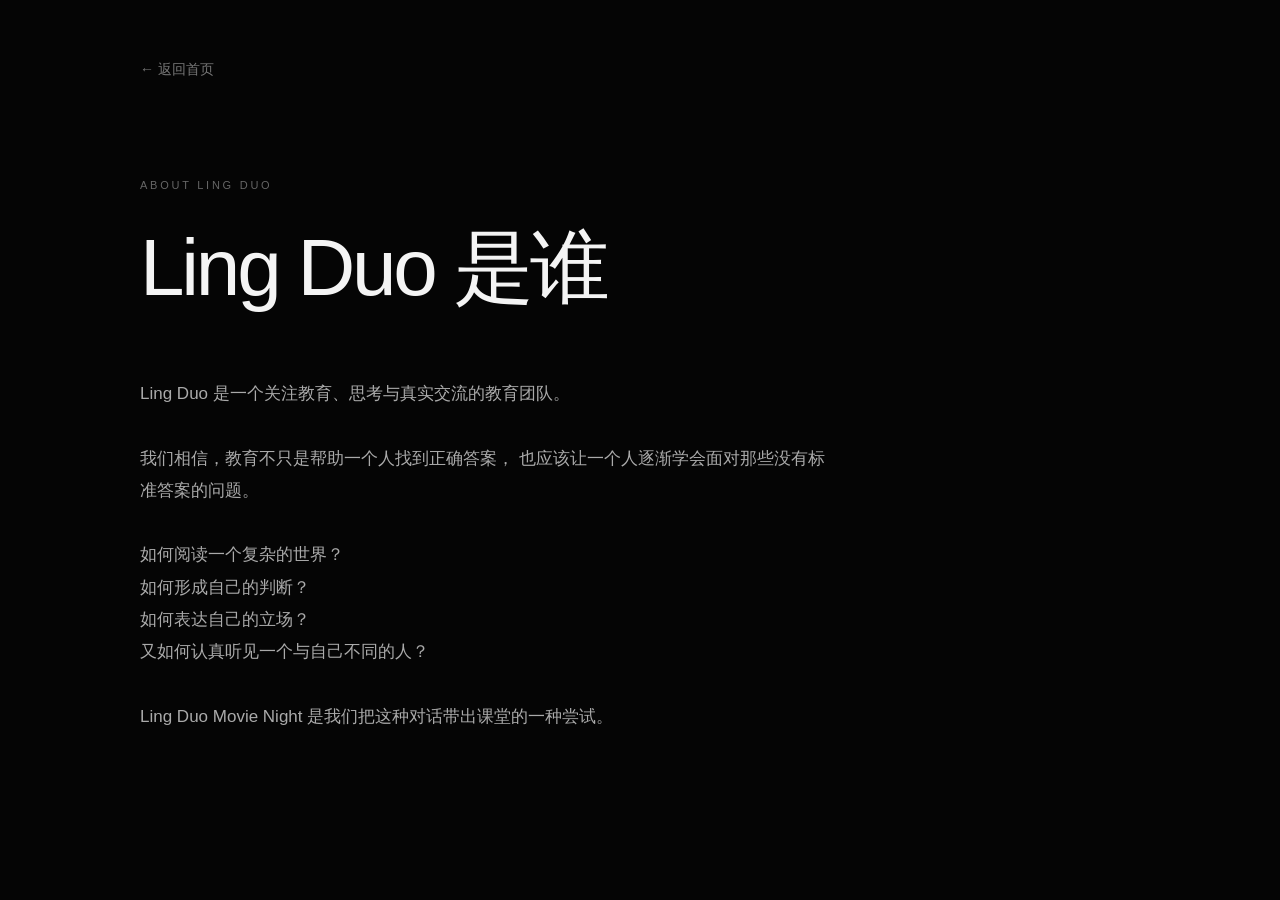
==== about.html @ 3955ea73 "Add files via upload" ====
<!DOCTYPE html>
<html lang="zh-CN">

<head>
  <meta charset="UTF-8">
  <meta name="viewport" content="width=device-width, initial-scale=1.0">
  <title>Ling Duo 是谁｜Ling Duo Movie Night</title>
  <link rel="stylesheet" href="style.css">
</head>

<body>

  <main class="page">

    <a href="index.html" class="back">← 返回首页</a>

    <div class="page-label">About Ling Duo</div>

    <h2>Ling Duo 是谁</h2>

    <p class="page-text">
      Ling Duo 是一个关注教育、思考与真实交流的教育团队。
      <br><br>

      我们相信，教育不只是帮助一个人找到正确答案，
      也应该让一个人逐渐学会面对那些没有标准答案的问题。
      <br><br>

      如何阅读一个复杂的世界？
      <br>
      如何形成自己的判断？
      <br>
      如何表达自己的立场？
      <br>
      又如何认真听见一个与自己不同的人？
      <br><br>

      Ling Duo Movie Night 是我们把这种对话带出课堂的一种尝试。
    </p>

  </main>

</body>

</html>
---- style.css ----
* {
  margin: 0;
  padding: 0;
  box-sizing: border-box;
}

html {
  scroll-behavior: smooth;
}

body {
  background: #050505;
  color: #f4f4f4;

  font-family:
    -apple-system,
    BlinkMacSystemFont,
    "Helvetica Neue",
    Arial,
    "PingFang SC",
    "Hiragino Sans GB",
    "Microsoft YaHei",
    sans-serif;

  min-height: 100vh;
}


/* -------------------------
   HOME
-------------------------- */

.home {
  width: 88%;
  max-width: 1200px;
  margin: 0 auto;
  padding: 110px 0 80px;
}

.hero {
  min-height: 55vh;
  display: flex;
  flex-direction: column;
  justify-content: center;
}

.small-title {
  font-size: 11px;
  letter-spacing: 0.3em;
  color: #777;
  margin-bottom: 40px;
}

h1 {
  font-size: clamp(52px, 8vw, 105px);
  font-weight: 400;
  letter-spacing: -0.04em;
  line-height: 0.95;
  max-width: 1100px;
}

h1 span {
  display: block;
  margin-top: 22px;
  font-size: 0.55em;
  letter-spacing: 0.02em;
  font-weight: 300;
}

.intro {
  margin-top: 45px;
  max-width: 650px;
  font-size: 18px;
  font-weight: 300;
  line-height: 1.8;
  color: #aaa;
}


/* -------------------------
   MENU
-------------------------- */

.menu {
  margin-top: 80px;
  border-top: 1px solid #292929;
}

.menu-item {
  display: grid;
  grid-template-columns: 80px 1fr 50px;
  align-items: center;

  padding: 30px 5px;

  border-bottom: 1px solid #292929;

  color: #f4f4f4;
  text-decoration: none;

  transition: all 0.3s ease;
}

.menu-item:hover {
  padding-left: 18px;
  background: #101010;
}

.number {
  font-size: 12px;
  color: #555;
  letter-spacing: 0.1em;
}

.menu-title {
  font-size: clamp(24px, 4vw, 42px);
  font-weight: 300;
}

.arrow {
  font-size: 22px;
  text-align: right;
  color: #777;
  transition: transform 0.3s ease;
}

.menu-item:hover .arrow {
  transform: translate(5px, -5px);
  color: white;
}


/* -------------------------
   INTERNAL PAGES
-------------------------- */

.page {
  width: 88%;
  max-width: 1000px;
  margin: 0 auto;
  padding: 60px 0 120px;
}

.back {
  display: inline-block;
  margin-bottom: 100px;

  color: #777;
  text-decoration: none;
  font-size: 14px;

  transition: color 0.3s ease;
}

.back:hover {
  color: white;
}

.page-label {
  color: #666;
  font-size: 11px;
  letter-spacing: 0.25em;
  text-transform: uppercase;
  margin-bottom: 24px;
}

.page h2 {
  font-size: clamp(45px, 7vw, 80px);
  font-weight: 400;
  letter-spacing: -0.04em;
  margin-bottom: 55px;
}

.page-text {
  color: #aaa;
  font-size: 17px;
  line-height: 1.9;
  max-width: 700px;
}


/* -------------------------
   CONTENT CARDS
-------------------------- */

.content-list {
  margin-top: 70px;
  border-top: 1px solid #292929;
}

.content-card {
  padding: 35px 0;
  border-bottom: 1px solid #292929;
}

.card-number {
  color: #555;
  font-size: 12px;
  margin-bottom: 15px;
}

.content-card h3 {
  font-weight: 400;
  font-size: 27px;
  margin-bottom: 12px;
}

.content-card p {
  color: #888;
  line-height: 1.8;
  max-width: 700px;
}


/* -------------------------
   BUTTON
-------------------------- */

.button {
  display: inline-block;
  margin-top: 50px;

  padding: 16px 28px;

  border: 1px solid #444;

  color: white;
  text-decoration: none;

  transition: all 0.3s ease;
}

.button:hover {
  background: white;
  color: black;
}


/* -------------------------
   GALLERY
-------------------------- */

.gallery-grid {
  margin-top: 60px;

  display: grid;
  grid-template-columns: repeat(2, 1fr);
  gap: 15px;
}

.photo-placeholder {
  aspect-ratio: 4 / 3;
  background: #111;

  display: flex;
  align-items: center;
  justify-content: center;

  color: #444;
  font-size: 13px;
}


/* -------------------------
   FOOTER
-------------------------- */

footer {
  width: 88%;
  max-width: 1200px;

  margin: 0 auto;
  padding: 35px 0;

  border-top: 1px solid #222;

  display: flex;
  justify-content: space-between;

  font-size: 11px;
  color: #555;
}


/* -------------------------
   MOBILE
-------------------------- */

@media (max-width: 700px) {

  .home {
    padding-top: 60px;
  }

  .hero {
    min-height: 60vh;
  }

  .intro {
    font-size: 16px;
  }

  .menu-item {
    grid-template-columns: 50px 1fr 30px;
    padding: 25px 0;
  }

  .gallery-grid {
    grid-template-columns: 1fr;
  }

  .page {
    padding-top: 35px;
  }

  .back {
    margin-bottom: 70px;
  }

  footer {
    flex-direction: column;
    gap: 10px;
  }

}
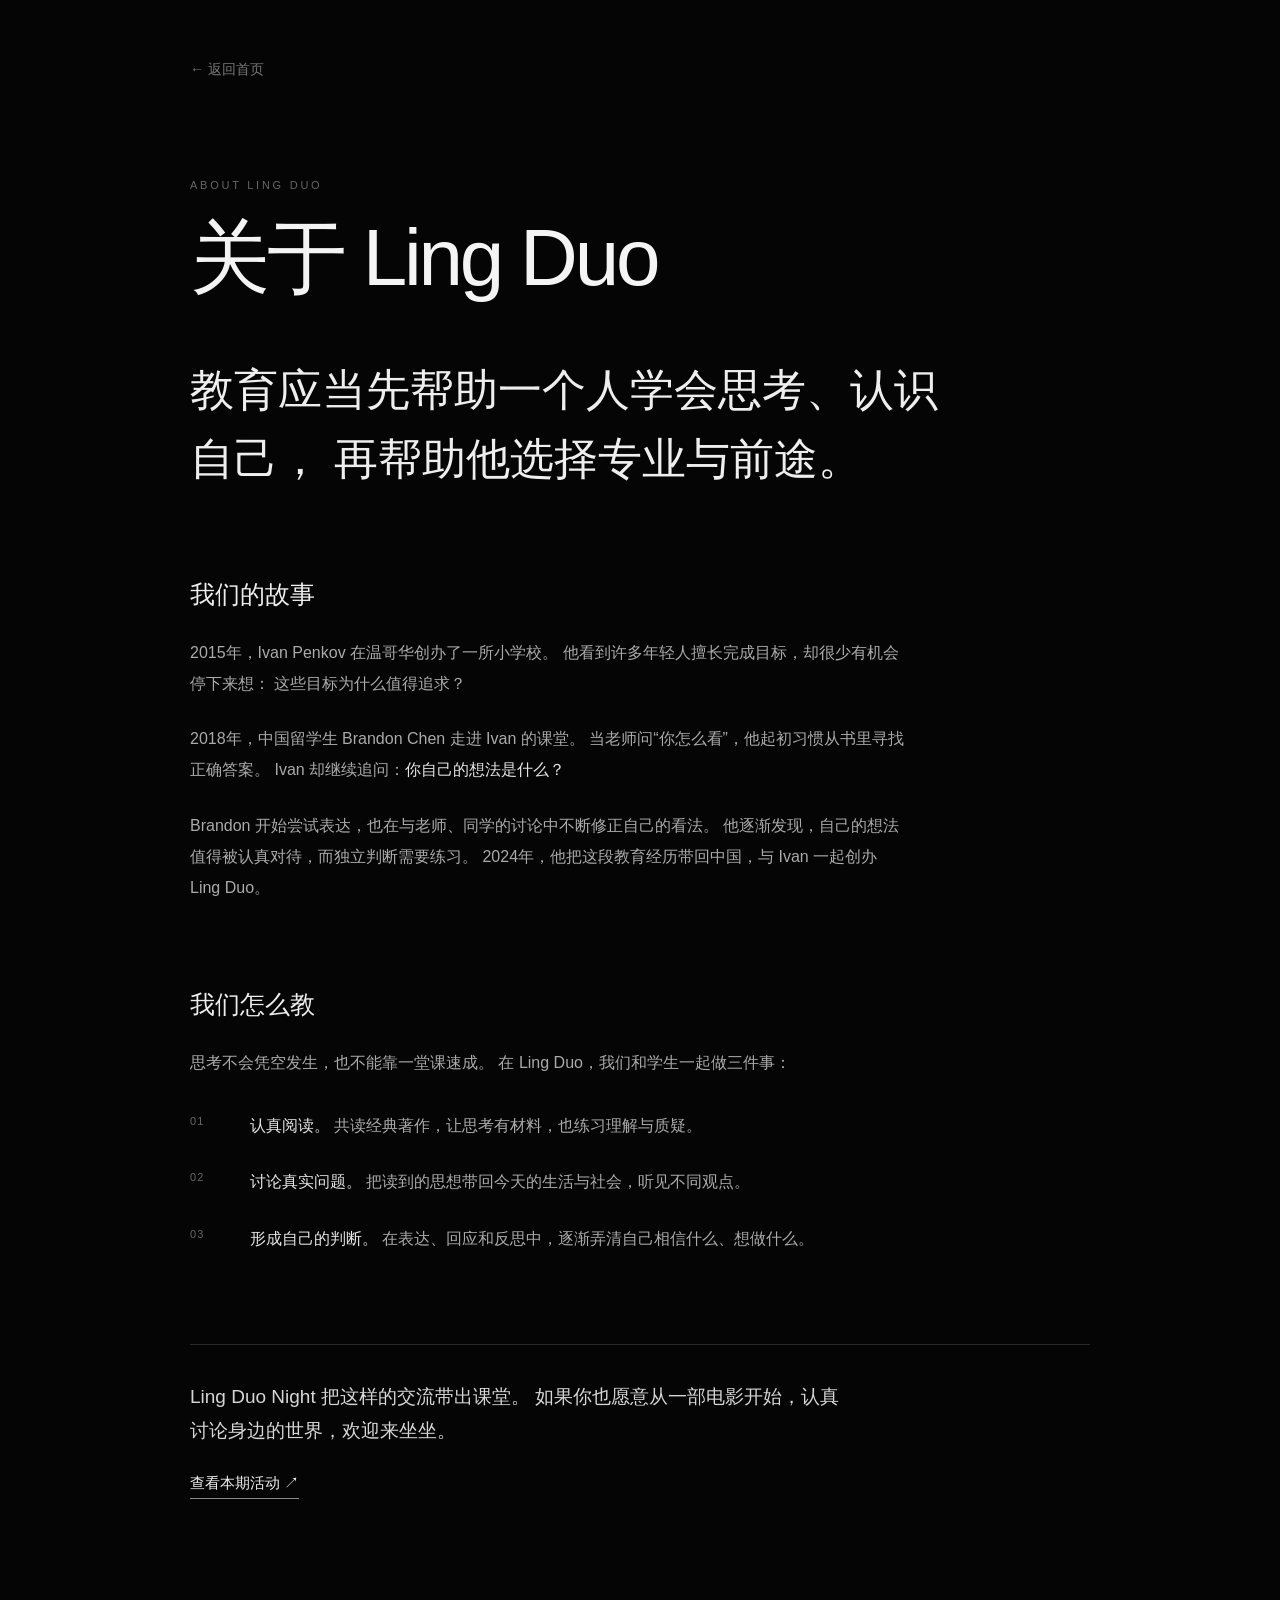
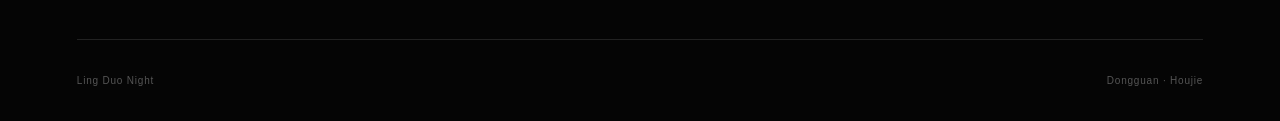
==== commit 8aa99f1b: "Update Ling Duo Night website" ====
--- a/about.html
+++ b/about.html
@@ -4,42 +4,218 @@
 <head>
   <meta charset="UTF-8">
   <meta name="viewport" content="width=device-width, initial-scale=1.0">
-  <title>Ling Duo 是谁｜Ling Duo Movie Night</title>
+
+  <title>关于 Ling Duo｜Ling Duo Night</title>
+
   <link rel="stylesheet" href="style.css">
+
+  <style>
+    .ling-duo-page {
+      max-width: 900px;
+    }
+
+    .ling-duo-page .about-lead {
+      max-width: 780px;
+      margin: 55px 0 0;
+      color: #eeeeee;
+      font-size: clamp(27px, 3.7vw, 44px);
+      font-weight: 300;
+      line-height: 1.55;
+    }
+
+    .ling-duo-page .about-section {
+      max-width: 720px;
+      margin-top: 85px;
+    }
+
+    .ling-duo-page .about-section h3 {
+      margin: 0 0 26px;
+      color: #ededed;
+      font-size: 25px;
+      font-weight: 300;
+    }
+
+    .ling-duo-page .about-section p {
+      margin: 0 0 24px;
+      color: #aaaaaa;
+      font-size: 16px;
+      font-weight: 300;
+      line-height: 1.95;
+    }
+
+    .ling-duo-page .about-section strong {
+      color: #e5e5e5;
+      font-weight: 400;
+    }
+
+    .ling-duo-page .about-methods {
+      display: grid;
+      gap: 25px;
+      margin-top: 32px;
+    }
+
+    .ling-duo-page .about-method {
+      display: grid;
+      grid-template-columns: 45px 1fr;
+      gap: 15px;
+      align-items: start;
+    }
+
+    .ling-duo-page .about-method span {
+      padding-top: 5px;
+      color: #666666;
+      font-size: 11px;
+      letter-spacing: 0.1em;
+    }
+
+    .ling-duo-page .about-method p {
+      margin: 0;
+    }
+
+    .ling-duo-page .about-closing {
+      margin: 90px 0 20px;
+      padding-top: 35px;
+      border-top: 1px solid #292929;
+    }
+
+    .ling-duo-page .about-closing p {
+      max-width: 650px;
+      margin: 0 0 26px;
+      color: #d6d6d6;
+      font-size: 19px;
+      font-weight: 300;
+      line-height: 1.8;
+    }
+
+    .ling-duo-page .about-link {
+      display: inline-block;
+      color: #eeeeee;
+      font-size: 15px;
+      text-decoration: none;
+      border-bottom: 1px solid #888888;
+      padding-bottom: 5px;
+    }
+
+    .ling-duo-page .about-link:hover {
+      border-color: #ffffff;
+    }
+
+    @media (max-width: 700px) {
+      .ling-duo-page .about-section {
+        margin-top: 65px;
+      }
+
+      .ling-duo-page .about-closing {
+        margin-top: 70px;
+      }
+    }
+  </style>
 </head>
 
 <body>
 
-  <main class="page">
-
-    <a href="index.html" class="back">← 返回首页</a>
-
-    <div class="page-label">About Ling Duo</div>
-
-    <h2>Ling Duo 是谁</h2>
-
-    <p class="page-text">
-      Ling Duo 是一个关注教育、思考与真实交流的教育团队。
-      <br><br>
-
-      我们相信，教育不只是帮助一个人找到正确答案，
-      也应该让一个人逐渐学会面对那些没有标准答案的问题。
-      <br><br>
-
-      如何阅读一个复杂的世界？
-      <br>
-      如何形成自己的判断？
-      <br>
-      如何表达自己的立场？
-      <br>
-      又如何认真听见一个与自己不同的人？
-      <br><br>
-
-      Ling Duo Movie Night 是我们把这种对话带出课堂的一种尝试。
+  <main class="page ling-duo-page">
+
+    <a href="index.html" class="back">
+      ← 返回首页
+    </a>
+
+    <div class="page-label">
+      ABOUT LING DUO
+    </div>
+
+    <h2>
+      关于 Ling Duo
+    </h2>
+
+    <p class="about-lead">
+      教育应当先帮助一个人学会思考、认识自己，
+      再帮助他选择专业与前途。
     </p>
 
+    <section class="about-section">
+
+      <h3>我们的故事</h3>
+
+      <p>
+        2015年，Ivan Penkov 在温哥华创办了一所小学校。
+        他看到许多年轻人擅长完成目标，却很少有机会停下来想：
+        这些目标为什么值得追求？
+      </p>
+
+      <p>
+        2018年，中国留学生 Brandon Chen 走进 Ivan 的课堂。
+        当老师问“你怎么看”，他起初习惯从书里寻找正确答案。
+        Ivan 却继续追问：<strong>你自己的想法是什么？</strong>
+      </p>
+
+      <p>
+        Brandon 开始尝试表达，也在与老师、同学的讨论中不断修正自己的看法。
+        他逐渐发现，自己的想法值得被认真对待，而独立判断需要练习。
+        2024年，他把这段教育经历带回中国，与 Ivan 一起创办 Ling Duo。
+      </p>
+
+    </section>
+
+    <section class="about-section">
+
+      <h3>我们怎么教</h3>
+
+      <p>
+        思考不会凭空发生，也不能靠一堂课速成。
+        在 Ling Duo，我们和学生一起做三件事：
+      </p>
+
+      <div class="about-methods">
+
+        <div class="about-method">
+          <span>01</span>
+          <p>
+            <strong>认真阅读。</strong>
+            共读经典著作，让思考有材料，也练习理解与质疑。
+          </p>
+        </div>
+
+        <div class="about-method">
+          <span>02</span>
+          <p>
+            <strong>讨论真实问题。</strong>
+            把读到的思想带回今天的生活与社会，听见不同观点。
+          </p>
+        </div>
+
+        <div class="about-method">
+          <span>03</span>
+          <p>
+            <strong>形成自己的判断。</strong>
+            在表达、回应和反思中，逐渐弄清自己相信什么、想做什么。
+          </p>
+        </div>
+
+      </div>
+
+    </section>
+
+    <div class="about-closing">
+
+      <p>
+        Ling Duo Night 把这样的交流带出课堂。
+        如果你也愿意从一部电影开始，认真讨论身边的世界，欢迎来坐坐。
+      </p>
+
+      <a href="signup.html" class="about-link">
+        查看本期活动 ↗
+      </a>
+
+    </div>
+
   </main>
 
+  <footer>
+    <span>Ling Duo Night</span>
+    <span>Dongguan · Houjie</span>
+  </footer>
+
 </body>
 
 </html>
--- a/style.css
+++ b/style.css
@@ -1,3 +1,13 @@
+/* =========================================
+   LING DUO NIGHT
+   GLOBAL STYLE
+========================================= */
+
+
+/* =========================================
+   01. RESET
+========================================= */
+
 * {
   margin: 0;
   padding: 0;
@@ -9,6 +19,8 @@
 }
 
 body {
+  min-height: 100vh;
+
   background: #050505;
   color: #f4f4f4;
 
@@ -22,73 +34,199 @@
     "Microsoft YaHei",
     sans-serif;
 
-  min-height: 100vh;
-}
-
-
-/* -------------------------
-   HOME
--------------------------- */
+  -webkit-font-smoothing: antialiased;
+}
+
+img {
+  max-width: 100%;
+}
+
+a {
+  color: inherit;
+}
+
+
+/* =========================================
+   02. HOME
+========================================= */
 
 .home {
   width: 88%;
   max-width: 1200px;
+
   margin: 0 auto;
-  padding: 110px 0 80px;
-}
+
+  padding: 90px 0 80px;
+}
+
+
+/* =========================================
+   03. BASIC HERO
+========================================= */
 
 .hero {
-  min-height: 55vh;
-  display: flex;
-  flex-direction: column;
-  justify-content: center;
+  position: relative;
 }
 
 .small-title {
-  font-size: 11px;
-  letter-spacing: 0.3em;
-  color: #777;
-  margin-bottom: 40px;
+  color: #686868;
+
+  font-size: 10px;
+
+  letter-spacing: 0.34em;
 }
 
 h1 {
-  font-size: clamp(52px, 8vw, 105px);
+  max-width: 1000px;
+
+  font-size: clamp(54px, 8vw, 108px);
+
   font-weight: 400;
-  letter-spacing: -0.04em;
-  line-height: 0.95;
-  max-width: 1100px;
+
+  line-height: 0.92;
+
+  letter-spacing: -0.055em;
 }
 
 h1 span {
   display: block;
-  margin-top: 22px;
-  font-size: 0.55em;
-  letter-spacing: 0.02em;
+
+  margin-top: 25px;
+
+  color: #e4e4e4;
+
+  font-size: 0.48em;
+
   font-weight: 300;
+
+  letter-spacing: 0.05em;
 }
 
 .intro {
+  max-width: 600px;
+
+  margin-top: 48px;
+
+  color: #9b9b9b;
+
+  font-size: 18px;
+
+  font-weight: 300;
+
+  line-height: 1.9;
+
+  letter-spacing: 0.03em;
+}
+
+
+/* =========================================
+   04. HOME HERO — SISYPHUS
+========================================= */
+
+.home-hero {
+  min-height: 67vh;
+
+  display: grid;
+
+  grid-template-columns:
+    minmax(0, 1fr)
+    minmax(250px, 330px);
+
+  gap: clamp(60px, 8vw, 125px);
+
+  align-items: center;
+
+  padding: 40px 0 25px;
+}
+
+.hero-copy {
+  min-width: 0;
+}
+
+.home-hero .small-title {
+  position: static;
+
+  margin-bottom: 42px;
+}
+
+.home-hero h1 {
+  max-width: 800px;
+
+  font-size: clamp(54px, 7vw, 96px);
+
+  line-height: 0.94;
+}
+
+.home-hero h1 span {
+  margin-top: 24px;
+}
+
+.home-hero .intro {
+  max-width: 560px;
+
   margin-top: 45px;
-  max-width: 650px;
-  font-size: 18px;
-  font-weight: 300;
-  line-height: 1.8;
-  color: #aaa;
-}
-
-
-/* -------------------------
-   MENU
--------------------------- */
+}
+
+
+/* =========================================
+   05. SISYPHUS IMAGE
+========================================= */
+
+.home-art {
+  width: 100%;
+  max-width: 330px;
+
+  justify-self: end;
+
+  margin: 0;
+}
+
+.home-art img {
+  display: block;
+
+  width: 100%;
+  height: auto;
+
+  filter:
+    brightness(0.72)
+    contrast(1.07)
+    saturate(0.82);
+
+  opacity: 0.94;
+
+  transition:
+    filter 0.5s ease,
+    opacity 0.5s ease,
+    transform 0.6s ease;
+}
+
+.home-art:hover img {
+  filter:
+    brightness(0.82)
+    contrast(1.06)
+    saturate(0.9);
+
+  opacity: 1;
+
+  transform: scale(1.008);
+}
+
+
+/* =========================================
+   06. HOME MENU
+========================================= */
 
 .menu {
-  margin-top: 80px;
+  margin-top: 45px;
+
   border-top: 1px solid #292929;
 }
 
 .menu-item {
   display: grid;
+
   grid-template-columns: 80px 1fr 50px;
+
   align-items: center;
 
   padding: 30px 5px;
@@ -96,58 +234,78 @@
   border-bottom: 1px solid #292929;
 
   color: #f4f4f4;
+
   text-decoration: none;
 
-  transition: all 0.3s ease;
+  transition:
+    padding 0.3s ease,
+    background 0.3s ease;
 }
 
 .menu-item:hover {
   padding-left: 18px;
-  background: #101010;
+
+  background: #0d0d0d;
 }
 
 .number {
-  font-size: 12px;
   color: #555;
-  letter-spacing: 0.1em;
+
+  font-size: 11px;
+
+  letter-spacing: 0.12em;
 }
 
 .menu-title {
   font-size: clamp(24px, 4vw, 42px);
+
   font-weight: 300;
+
+  letter-spacing: -0.02em;
 }
 
 .arrow {
-  font-size: 22px;
+  color: #666;
+
+  font-size: 21px;
+
   text-align: right;
-  color: #777;
-  transition: transform 0.3s ease;
+
+  transition:
+    transform 0.3s ease,
+    color 0.3s ease;
 }
 
 .menu-item:hover .arrow {
   transform: translate(5px, -5px);
+
   color: white;
 }
 
 
-/* -------------------------
-   INTERNAL PAGES
--------------------------- */
+/* =========================================
+   07. INTERNAL PAGES
+========================================= */
 
 .page {
   width: 88%;
   max-width: 1000px;
+
   margin: 0 auto;
+
   padding: 60px 0 120px;
 }
 
 .back {
   display: inline-block;
+
   margin-bottom: 100px;
 
   color: #777;
+
+  font-size: 14px;
+
   text-decoration: none;
-  font-size: 14px;
 
   transition: color 0.3s ease;
 }
@@ -157,67 +315,652 @@
 }
 
 .page-label {
+  margin-bottom: 24px;
+
   color: #666;
+
   font-size: 11px;
+
   letter-spacing: 0.25em;
+
   text-transform: uppercase;
+}
+
+.page h2 {
+  max-width: 900px;
+
+  margin-bottom: 55px;
+
+  font-size: clamp(45px, 7vw, 80px);
+
+  font-weight: 400;
+
+  line-height: 1.08;
+
+  letter-spacing: -0.04em;
+}
+
+.page-text {
+  max-width: 700px;
+
+  color: #999;
+
+  font-size: 17px;
+
+  font-weight: 300;
+
+  line-height: 1.9;
+}
+
+
+/* =========================================
+   08. TEXT LINK
+========================================= */
+
+.text-link {
+  display: inline-block;
+
+  padding-bottom: 3px;
+
+  border-bottom: 1px solid #555;
+
+  color: #bbbbbb;
+
+  font-size: 14px;
+
+  text-decoration: none;
+
+  transition:
+    color 0.25s ease,
+    border-color 0.25s ease;
+}
+
+.text-link:hover {
+  color: white;
+
+  border-color: white;
+}
+
+
+/* =========================================
+   09. TOPICS PAGE
+========================================= */
+
+.conversation-section {
+  margin-top: 95px;
+}
+
+.section-heading {
+  margin-bottom: 28px;
+
+  color: #e5e5e5;
+
+  font-size: 28px;
+
+  font-weight: 400;
+
+  letter-spacing: -0.02em;
+}
+
+.current-section .section-heading {
+  color: #ffffff;
+
+  font-size: 36px;
+}
+
+
+/* =========================================
+   10. TOPIC ITEMS
+========================================= */
+
+.conversation-item {
+  display: grid;
+
+  grid-template-columns: 70px 1fr 50px;
+
+  align-items: center;
+
+  gap: 10px;
+
+  padding: 36px 10px;
+
+  border-top: 1px solid #292929;
+  border-bottom: 1px solid #292929;
+
+  color: inherit;
+
+  text-decoration: none;
+
+  transition:
+    padding 0.3s ease,
+    background 0.3s ease;
+}
+
+.conversation-item:hover {
+  padding-left: 20px;
+
+  background: #0d0d0d;
+}
+
+.conversation-number {
+  align-self: start;
+
+  padding-top: 7px;
+
+  color: #555;
+
+  font-size: 11px;
+
+  letter-spacing: 0.15em;
+}
+
+.conversation-main h4 {
+  margin-bottom: 12px;
+
+  font-size: 29px;
+
+  font-weight: 400;
+
+  line-height: 1.4;
+
+  letter-spacing: -0.02em;
+}
+
+.conversation-main p {
+  max-width: 720px;
+
+  color: #777;
+
+  font-size: 15px;
+
+  font-weight: 300;
+
+  line-height: 1.8;
+}
+
+.conversation-arrow {
+  color: #555;
+
+  font-size: 22px;
+
+  text-align: right;
+
+  transition:
+    transform 0.3s ease,
+    color 0.3s ease;
+}
+
+.conversation-item:hover .conversation-arrow {
+  transform: translate(5px, -5px);
+
+  color: white;
+}
+
+
+/* =========================================
+   11. CURRENT TOPIC
+========================================= */
+
+.current-item {
+  padding-top: 48px;
+  padding-bottom: 48px;
+}
+
+.current-item .conversation-number {
+  color: #777;
+}
+
+.current-item .conversation-main h4 {
+  max-width: 850px;
+
+  margin-bottom: 16px;
+
+  color: #f6f6f6;
+
+  font-size: clamp(34px, 4vw, 48px);
+
+  line-height: 1.25;
+}
+
+.current-item .conversation-main p {
+  color: #999;
+
+  font-size: 17px;
+}
+
+
+/* =========================================
+   12. TOPIC DETAIL
+========================================= */
+
+.topic-detail {
+  max-width: 1100px;
+}
+
+.topic-film {
+  margin-top: -28px;
+  margin-bottom: 22px;
+
+  color: #777;
+
+  font-size: 12px;
+
+  letter-spacing: 0.18em;
+
+  text-transform: uppercase;
+}
+
+.topic-lead {
+  max-width: 620px;
+
+  margin-bottom: 70px;
+
+  color: #999;
+
+  font-size: 18px;
+
+  font-weight: 300;
+
+  line-height: 1.9;
+}
+
+
+/* =========================================
+   13. TOPIC DESCRIPTION
+========================================= */
+
+.topic-description {
+  max-width: 680px;
+}
+
+.topic-description p {
   margin-bottom: 24px;
-}
-
-.page h2 {
-  font-size: clamp(45px, 7vw, 80px);
+
+  color: #a0a0a0;
+
+  font-size: 17px;
+
+  font-weight: 300;
+
+  line-height: 1.95;
+}
+
+.topic-description strong {
+  color: #e6e6e6;
+
   font-weight: 400;
-  letter-spacing: -0.04em;
-  margin-bottom: 55px;
-}
-
-.page-text {
-  color: #aaa;
+}
+
+.topic-question {
+  margin-top: 42px;
+
+  color: #f2f2f2 !important;
+
+  font-size: 30px !important;
+
+  font-weight: 400 !important;
+
+  line-height: 1.6 !important;
+}
+
+
+/* =========================================
+   14. SCREENED OUT
+========================================= */
+
+.screened-layout {
+  display: grid;
+
+  grid-template-columns: 400px 1fr;
+
+  gap: 75px;
+
+  align-items: start;
+}
+
+.screened-poster-column {
+  position: sticky;
+
+  top: 40px;
+}
+
+.screened-content-column {
+  min-width: 0;
+}
+
+.topic-poster {
+  width: 100%;
+}
+
+.small-poster {
+  width: 100%;
+}
+
+.topic-poster img {
+  display: block;
+
+  width: 100%;
+  height: auto;
+
+  border: 1px solid #1f1f1f;
+}
+
+
+/* =========================================
+   15. EVENT INFO
+========================================= */
+
+.event-info {
+  margin-top: 55px;
+
+  padding: 34px 0;
+
+  border-top: 1px solid #292929;
+  border-bottom: 1px solid #292929;
+}
+
+.refined-event-info {
+  display: grid;
+
+  grid-template-columns: 1fr;
+
+  gap: 26px;
+}
+
+.event-info span,
+.refined-event-info span {
+  display: block;
+
+  margin-bottom: 10px;
+
+  color: #5f5f5f;
+
+  font-size: 10px;
+
+  letter-spacing: 0.22em;
+
+  text-transform: uppercase;
+}
+
+.event-info p,
+.refined-event-info p {
+  color: #e0e0e0;
+
+  font-size: 16px;
+
+  font-weight: 300;
+
+  line-height: 1.7;
+}
+
+
+/* =========================================
+   16. SIGNUP
+========================================= */
+
+.signup-area {
+  margin-top: 50px;
+}
+
+.signup-button {
+  display: inline-block;
+
+  padding: 17px 30px;
+
+  border: 1px solid #dddddd;
+
+  color: #ffffff;
+
+  font-size: 15px;
+
+  letter-spacing: 0.03em;
+
+  text-decoration: none;
+
+  transition:
+    background 0.25s ease,
+    color 0.25s ease,
+    border-color 0.25s ease;
+}
+
+.signup-button:hover {
+  background: white;
+
+  color: black;
+
+  border-color: white;
+}
+
+.signup-note,
+.new-signup-note {
+  margin-top: 26px;
+
+  color: #777;
+
+  font-size: 14px;
+
+  font-weight: 300;
+
+  line-height: 1.9;
+}
+
+
+/* =========================================
+   17. EDUCATION AI
+========================================= */
+
+.past-topic-detail {
+  max-width: 900px;
+}
+
+.past-topic-detail h2 {
+  max-width: 820px;
+
+  font-size: clamp(36px, 4.5vw, 56px);
+
+  line-height: 1.18;
+
+  letter-spacing: -0.035em;
+}
+
+.education-photo {
+  width: 100%;
+  max-width: 340px;
+
+  margin: 10px 0 70px;
+}
+
+.education-photo img {
+  display: block;
+
+  width: 100%;
+  height: auto;
+
+  border: 1px solid #1f1f1f;
+}
+
+.past-topic-content {
+  margin-top: 65px;
+}
+
+
+/* =========================================
+   18. MEDIA REFERENCE
+========================================= */
+
+.media-reference {
+  display: grid;
+
+  grid-template-columns: 65px 1fr;
+
+  gap: 30px;
+
+  margin-top: 85px;
+
+  padding: 38px 0;
+
+  border-top: 1px solid #292929;
+  border-bottom: 1px solid #292929;
+}
+
+.media-number {
+  padding-top: 3px;
+
+  color: #555;
+
+  font-size: 11px;
+
+  letter-spacing: 0.15em;
+}
+
+.media-label {
+  display: block;
+
+  margin-bottom: 16px;
+
+  color: #555;
+
+  font-size: 10px;
+
+  letter-spacing: 0.22em;
+}
+
+.media-reference-content h3 {
+  max-width: 650px;
+
+  margin-bottom: 13px;
+
+  color: #eeeeee;
+
+  font-size: 25px;
+
+  font-weight: 400;
+
+  line-height: 1.55;
+}
+
+.media-reference-content p {
+  margin-bottom: 25px;
+
+  color: #777;
+
+  font-size: 14px;
+}
+
+
+/* =========================================
+   19. DISCUSSION REVIEW
+========================================= */
+
+.discussion-review {
+  margin-top: 100px;
+}
+
+.discussion-label {
+  margin-bottom: 18px;
+
+  color: #555;
+
+  font-size: 10px;
+
+  letter-spacing: 0.25em;
+}
+
+.discussion-review h3 {
+  margin-bottom: 45px;
+
+  color: #eeeeee;
+
+  font-size: 32px;
+
+  font-weight: 400;
+
+  letter-spacing: -0.02em;
+}
+
+.discussion-list {
+  border-top: 1px solid #292929;
+}
+
+.discussion-item {
+  display: grid;
+
+  grid-template-columns: 60px 1fr;
+
+  gap: 25px;
+
+  padding: 30px 0;
+
+  border-bottom: 1px solid #292929;
+}
+
+.discussion-item span {
+  padding-top: 4px;
+
+  color: #555;
+
+  font-size: 11px;
+
+  letter-spacing: 0.15em;
+}
+
+.discussion-item p {
+  max-width: 680px;
+
+  color: #aaaaaa;
+
   font-size: 17px;
-  line-height: 1.9;
-  max-width: 700px;
-}
-
-
-/* -------------------------
-   CONTENT CARDS
--------------------------- */
-
-.content-list {
-  margin-top: 70px;
+
+  font-weight: 300;
+
+  line-height: 1.85;
+}
+
+
+/* =========================================
+   20. TOPIC CLOSING
+========================================= */
+
+.topic-closing {
+  max-width: 680px;
+
+  margin-top: 100px;
+
+  padding-top: 35px;
+
   border-top: 1px solid #292929;
 }
 
-.content-card {
-  padding: 35px 0;
-  border-bottom: 1px solid #292929;
-}
-
-.card-number {
+.topic-closing span {
+  display: block;
+
+  margin-bottom: 22px;
+
   color: #555;
-  font-size: 12px;
-  margin-bottom: 15px;
-}
-
-.content-card h3 {
-  font-weight: 400;
-  font-size: 27px;
-  margin-bottom: 12px;
-}
-
-.content-card p {
-  color: #888;
-  line-height: 1.8;
-  max-width: 700px;
-}
-
-
-/* -------------------------
-   BUTTON
--------------------------- */
+
+  font-size: 10px;
+
+  letter-spacing: 0.22em;
+}
+
+.topic-closing p {
+  color: #999;
+
+  font-size: 18px;
+
+  font-weight: 300;
+
+  line-height: 1.95;
+}
+
+
+/* =========================================
+   21. GENERAL BUTTON
+========================================= */
 
 .button {
   display: inline-block;
+
   margin-top: 50px;
 
   padding: 16px 28px;
@@ -225,101 +968,1042 @@
   border: 1px solid #444;
 
   color: white;
+
   text-decoration: none;
 
-  transition: all 0.3s ease;
+  transition:
+    background 0.3s ease,
+    color 0.3s ease,
+    border-color 0.3s ease;
 }
 
 .button:hover {
   background: white;
+
   color: black;
-}
-
-
-/* -------------------------
-   GALLERY
--------------------------- */
-
-.gallery-grid {
-  margin-top: 60px;
-
+
+  border-color: white;
+}
+
+
+/* =========================================
+   22. GALLERY
+========================================= */
+
+.gallery-page {
+  max-width: 1100px;
+}
+
+
+/* =========================================
+   23. GALLERY QUOTE
+========================================= */
+
+.gallery-quote-simple {
+  margin: 65px 0 75px;
+
+  padding-top: 28px;
+
+  border-top: 1px solid #292929;
+}
+
+.gallery-quote-simple p {
+  margin: 0;
+
+  color: #d0d0d0;
+
+  font-family: inherit;
+
+  font-size: clamp(15px, 1.55vw, 18px);
+
+  font-weight: 300;
+
+  line-height: 1.8;
+
+  letter-spacing: 0.01em;
+
+  white-space: nowrap;
+}
+
+.gallery-quote-simple span {
+  display: block;
+
+  margin-top: 16px;
+
+  color: #666;
+
+  font-family: inherit;
+
+  font-size: 10px;
+
+  font-weight: 400;
+
+  letter-spacing: 0.12em;
+
+  text-transform: uppercase;
+}
+
+
+/* =========================================
+   24. GALLERY HERO
+========================================= */
+
+.gallery-hero {
+  width: 100%;
+
+  margin-top: 0;
+
+  overflow: hidden;
+
+  background: #0d0d0d;
+}
+
+.gallery-hero img {
+  display: block;
+
+  width: 100%;
+
+  aspect-ratio: 16 / 9;
+
+  object-fit: cover;
+
+  object-position: center;
+
+  transition:
+    transform 0.7s ease,
+    opacity 0.4s ease;
+}
+
+.gallery-hero:hover img {
+  transform: scale(1.01);
+
+  opacity: 0.94;
+}
+
+
+/* =========================================
+   25. GALLERY TWO PHOTOS
+========================================= */
+
+.gallery-two-column {
   display: grid;
-  grid-template-columns: repeat(2, 1fr);
-  gap: 15px;
-}
-
-.photo-placeholder {
+
+  grid-template-columns: 1fr 1fr;
+
+  gap: 18px;
+
+  margin-top: 18px;
+}
+
+.gallery-landscape {
+  overflow: hidden;
+
+  background: #0d0d0d;
+}
+
+.gallery-landscape img {
+  display: block;
+
+  width: 100%;
+
   aspect-ratio: 4 / 3;
-  background: #111;
-
-  display: flex;
-  align-items: center;
-  justify-content: center;
-
-  color: #444;
-  font-size: 13px;
-}
-
-
-/* -------------------------
-   FOOTER
--------------------------- */
+
+  object-fit: cover;
+
+  transition:
+    transform 0.7s ease,
+    opacity 0.4s ease;
+}
+
+.gallery-landscape:hover img {
+  transform: scale(1.012);
+
+  opacity: 0.94;
+}
+
+
+/* =========================================
+   26. CONTACT PAGE
+========================================= */
+
+.contact-page {
+  max-width: 1100px;
+}
+
+
+/* MAIN LAYOUT */
+
+.contact-layout {
+  display: grid;
+
+  grid-template-columns:
+    minmax(0, 1.15fr)
+    minmax(320px, 0.85fr);
+
+  gap: 100px;
+
+  margin-top: 35px;
+
+  padding-top: 55px;
+
+  border-top: 1px solid #292929;
+}
+
+
+/* CONTACT LEFT */
+
+.contact-intro {
+  max-width: 600px;
+}
+
+.contact-lead {
+  color: #d8d8d8;
+
+  font-size: clamp(22px, 2.4vw, 31px);
+
+  font-weight: 300;
+
+  line-height: 1.7;
+
+  letter-spacing: -0.02em;
+}
+
+.contact-small {
+  margin-top: 45px;
+
+  color: #666;
+
+  font-size: 14px;
+
+  font-weight: 300;
+
+  letter-spacing: 0.02em;
+}
+
+
+/* CONTACT RIGHT */
+
+.contact-channels {
+  padding-top: 4px;
+}
+
+.contact-channel {
+  margin-bottom: 30px;
+
+  padding: 0 0 30px;
+
+  border-bottom: 1px solid #242424;
+}
+
+.contact-label {
+  display: block;
+
+  margin-bottom: 12px;
+
+  color: #555;
+
+  font-size: 9px;
+
+  letter-spacing: 0.24em;
+
+  text-transform: uppercase;
+}
+
+.contact-channel p {
+  color: #ededed;
+
+  font-size: 19px;
+
+  font-weight: 300;
+
+  line-height: 1.5;
+}
+
+
+/* CONTACT CLOSING */
+
+.contact-closing {
+  max-width: 650px;
+
+  margin-top: 130px;
+
+  padding-top: 30px;
+
+  border-top: 1px solid #292929;
+}
+
+.contact-closing span {
+  display: block;
+
+  margin-bottom: 18px;
+
+  color: #555;
+
+  font-size: 9px;
+
+  letter-spacing: 0.24em;
+}
+
+.contact-closing p {
+  color: #999;
+
+  font-size: 18px;
+
+  font-weight: 300;
+
+  line-height: 1.7;
+}
+
+
+/* =========================================
+   27. FOOTER
+========================================= */
 
 footer {
   width: 88%;
   max-width: 1200px;
 
   margin: 0 auto;
+
   padding: 35px 0;
 
   border-top: 1px solid #222;
 
   display: flex;
+
   justify-content: space-between;
 
-  font-size: 11px;
   color: #555;
-}
-
-
-/* -------------------------
-   MOBILE
--------------------------- */
+
+  font-size: 10px;
+
+  letter-spacing: 0.08em;
+}
+
+
+/* =========================================
+   28. TABLET
+========================================= */
+
+@media (max-width: 950px) {
+
+  .home {
+    width: 90%;
+  }
+
+
+  /* HOME */
+
+  .home-hero {
+    grid-template-columns:
+      minmax(0, 1fr)
+      270px;
+
+    gap: 55px;
+  }
+
+  .home-art {
+    max-width: 270px;
+  }
+
+  .home-hero h1 {
+    font-size: clamp(52px, 7vw, 78px);
+  }
+
+
+  /* SCREENED OUT */
+
+  .screened-layout {
+    grid-template-columns: 1fr;
+
+    gap: 45px;
+  }
+
+  .screened-poster-column {
+    position: static;
+  }
+
+  .small-poster {
+    max-width: 420px;
+  }
+
+  .topic-lead {
+    margin-bottom: 45px;
+  }
+
+
+  /* CONTACT */
+
+  .contact-layout {
+    grid-template-columns:
+      minmax(0, 1fr)
+      minmax(280px, 0.8fr);
+
+    gap: 60px;
+  }
+
+}
+
+
+/* =========================================
+   29. MOBILE
+========================================= */
 
 @media (max-width: 700px) {
 
+
+  /* =========================================
+     HOME
+  ========================================= */
+
   .home {
-    padding-top: 60px;
-  }
-
-  .hero {
-    min-height: 60vh;
-  }
-
-  .intro {
+    width: 88%;
+
+    padding-top: 55px;
+  }
+
+  .home-hero {
+    min-height: auto;
+
+    grid-template-columns: 1fr;
+
+    gap: 50px;
+
+    padding-top: 20px;
+    padding-bottom: 35px;
+  }
+
+  .home-hero .small-title {
+    margin-bottom: 36px;
+  }
+
+  .home-hero h1 {
+    font-size: clamp(50px, 15vw, 70px);
+
+    line-height: 0.96;
+  }
+
+  .home-hero .intro {
+    max-width: 90%;
+
+    margin-top: 36px;
+
     font-size: 16px;
+  }
+
+  .home-art {
+    width: 62%;
+    max-width: 270px;
+
+    justify-self: end;
+  }
+
+
+  /* =========================================
+     HOME MENU
+  ========================================= */
+
+  .menu {
+    margin-top: 15px;
   }
 
   .menu-item {
     grid-template-columns: 50px 1fr 30px;
+
     padding: 25px 0;
   }
 
-  .gallery-grid {
-    grid-template-columns: 1fr;
-  }
+  .menu-item:hover {
+    padding-left: 8px;
+  }
+
+  .menu-title {
+    font-size: 26px;
+  }
+
+
+  /* =========================================
+     INTERNAL PAGES
+  ========================================= */
 
   .page {
+    width: 88%;
+
     padding-top: 35px;
+    padding-bottom: 90px;
   }
 
   .back {
     margin-bottom: 70px;
   }
 
+  .page h2 {
+    margin-bottom: 40px;
+
+    font-size: clamp(42px, 12vw, 64px);
+  }
+
+  .page-text {
+    font-size: 16px;
+  }
+
+
+  /* =========================================
+     TOPICS
+  ========================================= */
+
+  .conversation-section {
+    margin-top: 70px;
+  }
+
+  .section-heading {
+    margin-bottom: 22px;
+
+    font-size: 24px;
+  }
+
+  .current-section .section-heading {
+    font-size: 30px;
+  }
+
+  .conversation-item {
+    grid-template-columns: 38px 1fr 24px;
+
+    gap: 8px;
+
+    padding: 28px 0;
+  }
+
+  .conversation-item:hover {
+    padding-left: 5px;
+  }
+
+  .conversation-number {
+    padding-top: 5px;
+  }
+
+  .conversation-main h4 {
+    font-size: 23px;
+
+    line-height: 1.4;
+  }
+
+  .conversation-main p {
+    font-size: 14px;
+  }
+
+  .current-item {
+    padding-top: 38px;
+    padding-bottom: 38px;
+  }
+
+  .current-item .conversation-main h4 {
+    font-size: 30px;
+
+    line-height: 1.3;
+  }
+
+  .current-item .conversation-main p {
+    font-size: 15px;
+  }
+
+
+  /* =========================================
+     TOPIC DETAIL
+  ========================================= */
+
+  .topic-film {
+    margin-top: -14px;
+    margin-bottom: 18px;
+
+    font-size: 11px;
+  }
+
+  .topic-lead {
+    margin-bottom: 38px;
+
+    font-size: 16px;
+
+    line-height: 1.8;
+  }
+
+  .screened-layout {
+    gap: 35px;
+  }
+
+  .small-poster {
+    max-width: 100%;
+  }
+
+  .topic-description p {
+    font-size: 16px;
+
+    line-height: 1.9;
+  }
+
+  .topic-question {
+    margin-top: 30px;
+
+    font-size: 24px !important;
+
+    line-height: 1.55 !important;
+  }
+
+
+  /* =========================================
+     EVENT INFO
+  ========================================= */
+
+  .refined-event-info {
+    margin-top: 42px;
+
+    gap: 22px;
+
+    padding: 28px 0;
+  }
+
+  .refined-event-info p {
+    font-size: 15px;
+  }
+
+
+  /* =========================================
+     SIGNUP
+  ========================================= */
+
+  .signup-area {
+    margin-top: 40px;
+  }
+
+  .signup-note,
+  .new-signup-note {
+    margin-top: 20px;
+
+    font-size: 13px;
+
+    line-height: 1.8;
+  }
+
+
+  /* =========================================
+     EDUCATION AI
+  ========================================= */
+
+  .past-topic-detail h2 {
+    max-width: 100%;
+
+    font-size: 38px;
+
+    line-height: 1.2;
+  }
+
+  .education-photo {
+    max-width: 280px;
+
+    margin: 5px 0 50px;
+  }
+
+  .past-topic-content {
+    margin-top: 45px;
+  }
+
+  .media-reference {
+    grid-template-columns: 35px 1fr;
+
+    gap: 15px;
+
+    margin-top: 65px;
+
+    padding: 30px 0;
+  }
+
+  .media-reference-content h3 {
+    font-size: 21px;
+  }
+
+  .discussion-review {
+    margin-top: 75px;
+  }
+
+  .discussion-review h3 {
+    margin-bottom: 35px;
+
+    font-size: 27px;
+  }
+
+  .discussion-item {
+    grid-template-columns: 35px 1fr;
+
+    gap: 15px;
+
+    padding: 25px 0;
+  }
+
+  .discussion-item p {
+    font-size: 16px;
+  }
+
+  .topic-closing {
+    margin-top: 75px;
+  }
+
+  .topic-closing p {
+    font-size: 16px;
+  }
+
+
+  /* =========================================
+     GALLERY QUOTE
+  ========================================= */
+
+  .gallery-quote-simple {
+    margin: 45px 0 55px;
+
+    padding-top: 22px;
+  }
+
+  .gallery-quote-simple p {
+    font-size: clamp(10px, 2.75vw, 13px);
+
+    line-height: 1.7;
+
+    white-space: nowrap;
+  }
+
+  .gallery-quote-simple span {
+    margin-top: 12px;
+
+    font-size: 9px;
+  }
+
+
+  /* =========================================
+     GALLERY PHOTOS
+  ========================================= */
+
+  .gallery-hero img {
+    height: auto;
+
+    aspect-ratio: auto;
+
+    object-fit: contain;
+  }
+
+  .gallery-two-column {
+    grid-template-columns: 1fr;
+
+    gap: 12px;
+
+    margin-top: 12px;
+  }
+
+  .gallery-landscape img {
+    height: auto;
+
+    aspect-ratio: auto;
+
+    object-fit: contain;
+  }
+
+
+  /* =========================================
+     CONTACT
+  ========================================= */
+
+  .contact-layout {
+    grid-template-columns: 1fr;
+
+    gap: 65px;
+
+    margin-top: 20px;
+
+    padding-top: 40px;
+  }
+
+  .contact-lead {
+    font-size: 22px;
+
+    line-height: 1.65;
+  }
+
+  .contact-small {
+    margin-top: 30px;
+  }
+
+  .contact-channel {
+    margin-bottom: 24px;
+
+    padding-bottom: 24px;
+  }
+
+  .contact-channel p {
+    font-size: 18px;
+  }
+
+  .contact-closing {
+    margin-top: 90px;
+  }
+
+  .contact-closing p {
+    font-size: 16px;
+  }
+
+
+  /* =========================================
+     FOOTER
+  ========================================= */
+
   footer {
     flex-direction: column;
+
     gap: 10px;
   }
 
+}/* =========================================
+   CONTACT — CLICKABLE LINKS
+========================================= */
+
+.contact-channels-simple {
+  max-width: 620px;
+
+  margin-top: 55px;
+
+  padding-top: 10px;
+
+  border-top: 1px solid #292929;
+}
+
+
+.contact-channels-simple .contact-channel {
+  margin: 0;
+
+  padding: 30px 0;
+
+  border-bottom: 1px solid #292929;
+}
+
+
+.contact-link {
+  display: inline-block;
+
+  margin-top: 10px;
+  padding: 0;
+
+  border: none;
+
+  background: none;
+
+  color: #ededed;
+
+  font-family: inherit;
+
+  font-size: 20px;
+
+  font-weight: 300;
+
+  line-height: 1.5;
+
+  cursor: pointer;
+
+  text-align: left;
+
+  transition:
+    color 0.25s ease,
+    transform 0.25s ease;
+}
+
+
+.contact-link:hover {
+  color: #ffffff;
+
+  transform: translateX(5px);
+}
+
+
+/* =========================================
+   QR MODAL
+========================================= */
+
+body.modal-open {
+  overflow: hidden;
+}
+
+
+.qr-modal {
+  position: fixed;
+
+  inset: 0;
+
+  z-index: 999;
+
+  display: flex;
+
+  align-items: center;
+  justify-content: center;
+
+  padding: 30px;
+
+  background: rgba(0, 0, 0, 0.86);
+
+  backdrop-filter: blur(8px);
+  -webkit-backdrop-filter: blur(8px);
+
+  opacity: 0;
+
+  visibility: hidden;
+
+  transition:
+    opacity 0.3s ease,
+    visibility 0.3s ease;
+}
+
+
+.qr-modal.active {
+  opacity: 1;
+
+  visibility: visible;
+}
+
+
+/* QR BOX */
+
+.qr-box {
+  position: relative;
+
+  width: 100%;
+  max-width: 390px;
+
+  padding: 42px;
+
+  background: #0b0b0b;
+
+  border: 1px solid #292929;
+
+  text-align: center;
+
+  transform: translateY(12px);
+
+  transition: transform 0.35s ease;
+}
+
+
+.qr-modal.active .qr-box {
+  transform: translateY(0);
+}
+
+
+.qr-label {
+  display: block;
+
+  margin-bottom: 13px;
+
+  color: #555;
+
+  font-size: 9px;
+
+  letter-spacing: 0.23em;
+}
+
+
+.qr-box h3 {
+  margin-bottom: 30px;
+
+  color: #eeeeee;
+
+  font-size: 23px;
+
+  font-weight: 300;
+
+  letter-spacing: -0.02em;
+}
+
+
+.qr-box img {
+  display: block;
+
+  width: 100%;
+  max-width: 260px;
+
+  margin: 0 auto;
+
+  background: white;
+}
+
+
+.qr-box p {
+  margin-top: 24px;
+
+  color: #777;
+
+  font-size: 13px;
+
+  font-weight: 300;
+}
+
+
+/* CLOSE BUTTON */
+
+.qr-close {
+  position: absolute;
+
+  top: 15px;
+  right: 18px;
+
+  padding: 0;
+
+  border: none;
+
+  background: none;
+
+  color: #666;
+
+  font-family: inherit;
+
+  font-size: 27px;
+
+  font-weight: 200;
+
+  cursor: pointer;
+
+  transition: color 0.25s ease;
+}
+
+
+.qr-close:hover {
+  color: #ffffff;
+}
+
+
+/* =========================================
+   MOBILE
+========================================= */
+
+@media (max-width: 700px) {
+
+  .contact-channels-simple {
+    margin-top: 35px;
+  }
+
+
+  .contact-channels-simple .contact-channel {
+    padding: 24px 0;
+  }
+
+
+  .contact-link {
+    font-size: 18px;
+  }
+
+
+  .qr-box {
+    max-width: 330px;
+
+    padding: 38px 28px 32px;
+  }
+
+
+  .qr-box img {
+    max-width: 230px;
+  }
+
 }
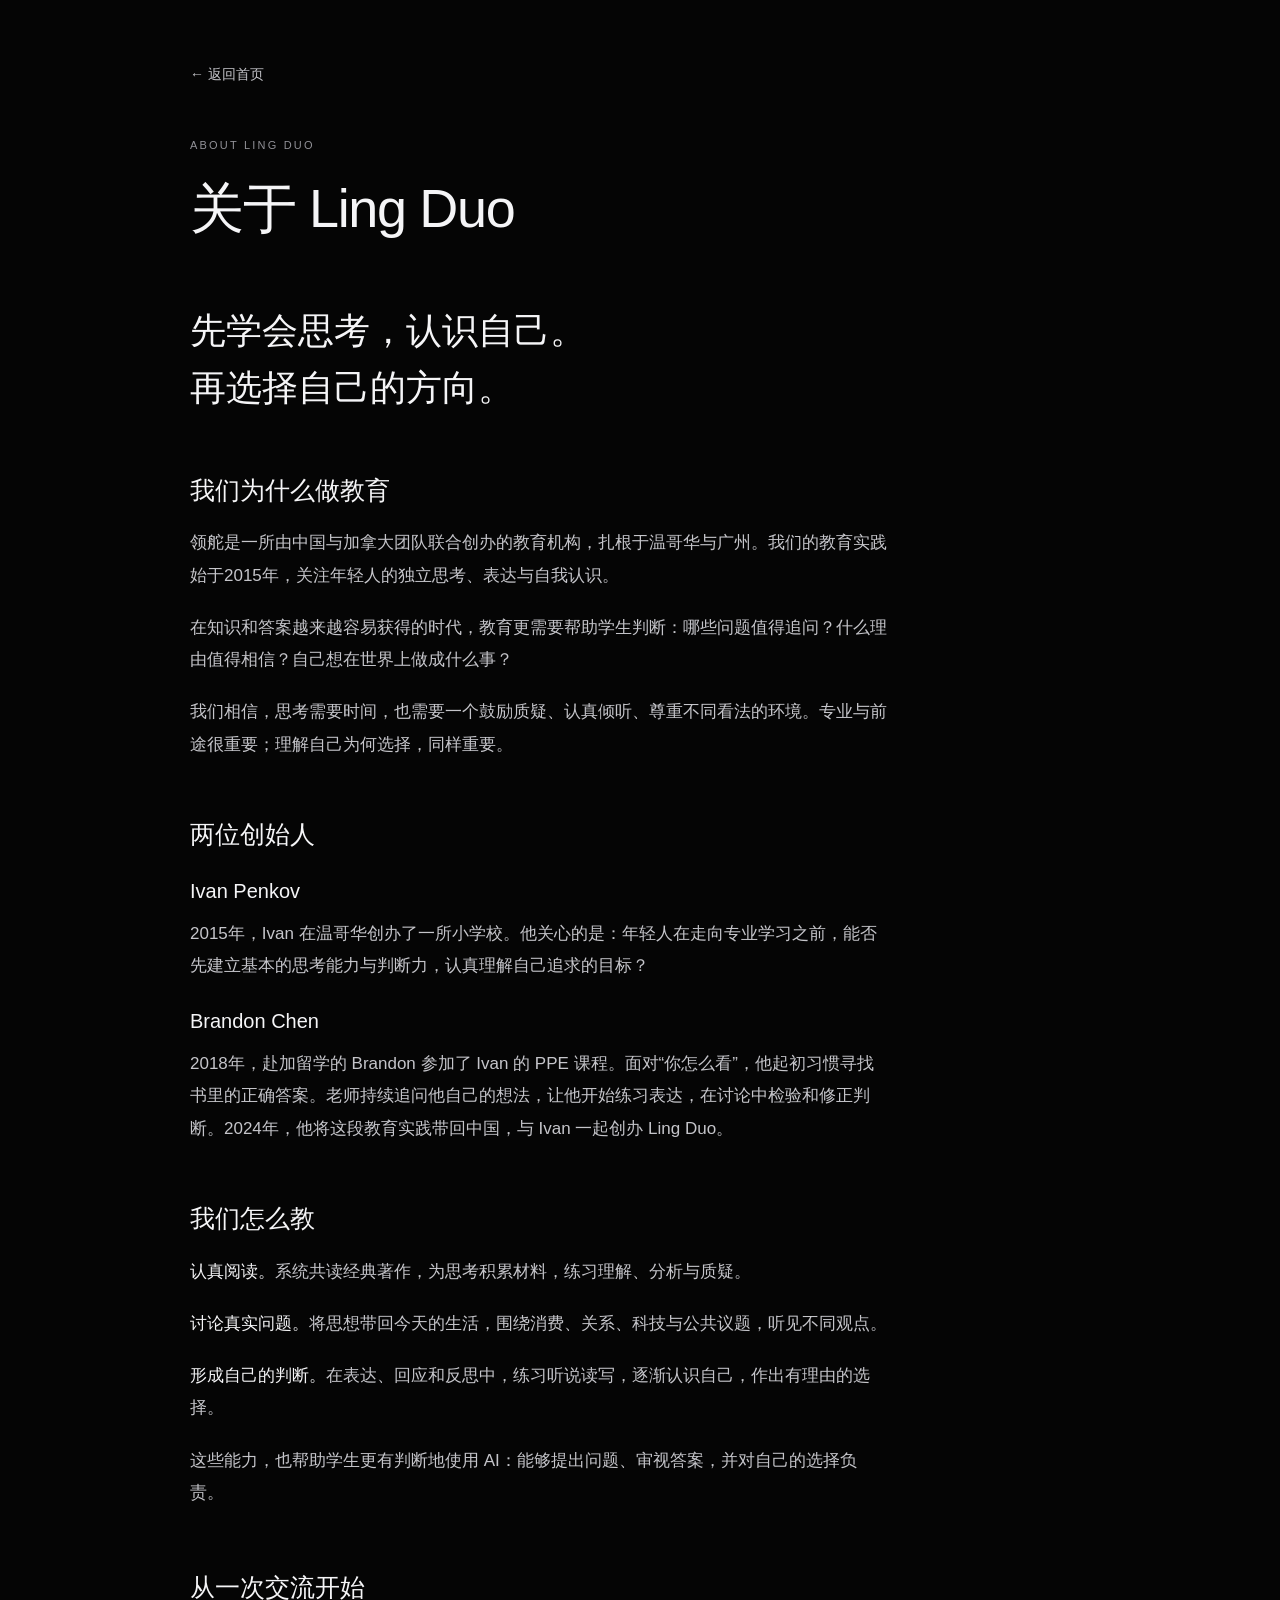
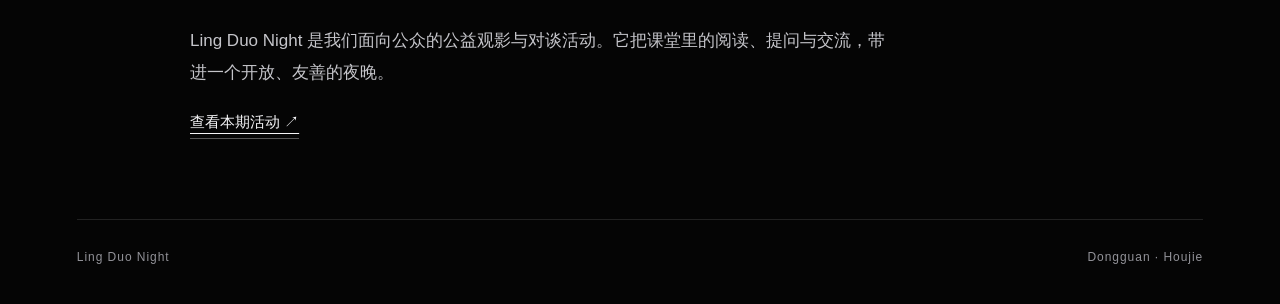
==== commit c1027fea: "Update Ling Duo Night pages and styles" ====
--- a/about.html
+++ b/about.html
@@ -1,221 +1,3 @@
 <!DOCTYPE html>
-<html lang="zh-CN">
-
-<head>
-  <meta charset="UTF-8">
-  <meta name="viewport" content="width=device-width, initial-scale=1.0">
-
-  <title>关于 Ling Duo｜Ling Duo Night</title>
-
-  <link rel="stylesheet" href="style.css">
-
-  <style>
-    .ling-duo-page {
-      max-width: 900px;
-    }
-
-    .ling-duo-page .about-lead {
-      max-width: 780px;
-      margin: 55px 0 0;
-      color: #eeeeee;
-      font-size: clamp(27px, 3.7vw, 44px);
-      font-weight: 300;
-      line-height: 1.55;
-    }
-
-    .ling-duo-page .about-section {
-      max-width: 720px;
-      margin-top: 85px;
-    }
-
-    .ling-duo-page .about-section h3 {
-      margin: 0 0 26px;
-      color: #ededed;
-      font-size: 25px;
-      font-weight: 300;
-    }
-
-    .ling-duo-page .about-section p {
-      margin: 0 0 24px;
-      color: #aaaaaa;
-      font-size: 16px;
-      font-weight: 300;
-      line-height: 1.95;
-    }
-
-    .ling-duo-page .about-section strong {
-      color: #e5e5e5;
-      font-weight: 400;
-    }
-
-    .ling-duo-page .about-methods {
-      display: grid;
-      gap: 25px;
-      margin-top: 32px;
-    }
-
-    .ling-duo-page .about-method {
-      display: grid;
-      grid-template-columns: 45px 1fr;
-      gap: 15px;
-      align-items: start;
-    }
-
-    .ling-duo-page .about-method span {
-      padding-top: 5px;
-      color: #666666;
-      font-size: 11px;
-      letter-spacing: 0.1em;
-    }
-
-    .ling-duo-page .about-method p {
-      margin: 0;
-    }
-
-    .ling-duo-page .about-closing {
-      margin: 90px 0 20px;
-      padding-top: 35px;
-      border-top: 1px solid #292929;
-    }
-
-    .ling-duo-page .about-closing p {
-      max-width: 650px;
-      margin: 0 0 26px;
-      color: #d6d6d6;
-      font-size: 19px;
-      font-weight: 300;
-      line-height: 1.8;
-    }
-
-    .ling-duo-page .about-link {
-      display: inline-block;
-      color: #eeeeee;
-      font-size: 15px;
-      text-decoration: none;
-      border-bottom: 1px solid #888888;
-      padding-bottom: 5px;
-    }
-
-    .ling-duo-page .about-link:hover {
-      border-color: #ffffff;
-    }
-
-    @media (max-width: 700px) {
-      .ling-duo-page .about-section {
-        margin-top: 65px;
-      }
-
-      .ling-duo-page .about-closing {
-        margin-top: 70px;
-      }
-    }
-  </style>
-</head>
-
-<body>
-
-  <main class="page ling-duo-page">
-
-    <a href="index.html" class="back">
-      ← 返回首页
-    </a>
-
-    <div class="page-label">
-      ABOUT LING DUO
-    </div>
-
-    <h2>
-      关于 Ling Duo
-    </h2>
-
-    <p class="about-lead">
-      教育应当先帮助一个人学会思考、认识自己，
-      再帮助他选择专业与前途。
-    </p>
-
-    <section class="about-section">
-
-      <h3>我们的故事</h3>
-
-      <p>
-        2015年，Ivan Penkov 在温哥华创办了一所小学校。
-        他看到许多年轻人擅长完成目标，却很少有机会停下来想：
-        这些目标为什么值得追求？
-      </p>
-
-      <p>
-        2018年，中国留学生 Brandon Chen 走进 Ivan 的课堂。
-        当老师问“你怎么看”，他起初习惯从书里寻找正确答案。
-        Ivan 却继续追问：<strong>你自己的想法是什么？</strong>
-      </p>
-
-      <p>
-        Brandon 开始尝试表达，也在与老师、同学的讨论中不断修正自己的看法。
-        他逐渐发现，自己的想法值得被认真对待，而独立判断需要练习。
-        2024年，他把这段教育经历带回中国，与 Ivan 一起创办 Ling Duo。
-      </p>
-
-    </section>
-
-    <section class="about-section">
-
-      <h3>我们怎么教</h3>
-
-      <p>
-        思考不会凭空发生，也不能靠一堂课速成。
-        在 Ling Duo，我们和学生一起做三件事：
-      </p>
-
-      <div class="about-methods">
-
-        <div class="about-method">
-          <span>01</span>
-          <p>
-            <strong>认真阅读。</strong>
-            共读经典著作，让思考有材料，也练习理解与质疑。
-          </p>
-        </div>
-
-        <div class="about-method">
-          <span>02</span>
-          <p>
-            <strong>讨论真实问题。</strong>
-            把读到的思想带回今天的生活与社会，听见不同观点。
-          </p>
-        </div>
-
-        <div class="about-method">
-          <span>03</span>
-          <p>
-            <strong>形成自己的判断。</strong>
-            在表达、回应和反思中，逐渐弄清自己相信什么、想做什么。
-          </p>
-        </div>
-
-      </div>
-
-    </section>
-
-    <div class="about-closing">
-
-      <p>
-        Ling Duo Night 把这样的交流带出课堂。
-        如果你也愿意从一部电影开始，认真讨论身边的世界，欢迎来坐坐。
-      </p>
-
-      <a href="signup.html" class="about-link">
-        查看本期活动 ↗
-      </a>
-
-    </div>
-
-  </main>
-
-  <footer>
-    <span>Ling Duo Night</span>
-    <span>Dongguan · Houjie</span>
-  </footer>
-
-</body>
-
-</html>+<html lang="zh-CN"><head><meta charset="UTF-8"><meta name="viewport" content="width=device-width, initial-scale=1.0"><meta name="description" content="领舵 Ling Duo Night：公益观影与对谈，在交流中练习思考，认识同路人。"><title>关于 Ling Duo｜Ling Duo Night</title><link rel="stylesheet" href="style.css"></head>
+<body><main class="page editorial"><a href="index.html" class="back">← 返回首页</a><div class="page-label">ABOUT LING DUO</div><h2>关于 Ling Duo</h2><p class="lead">先学会思考，认识自己。<br>再选择自己的方向。</p><section><h3>我们为什么做教育</h3><p>领舵是一所由中国与加拿大团队联合创办的教育机构，扎根于温哥华与广州。我们的教育实践始于2015年，关注年轻人的独立思考、表达与自我认识。</p><p>在知识和答案越来越容易获得的时代，教育更需要帮助学生判断：哪些问题值得追问？什么理由值得相信？自己想在世界上做成什么事？</p><p>我们相信，思考需要时间，也需要一个鼓励质疑、认真倾听、尊重不同看法的环境。专业与前途很重要；理解自己为何选择，同样重要。</p></section><section><h3>两位创始人</h3><p class="founder-name">Ivan Penkov</p><p>2015年，Ivan 在温哥华创办了一所小学校。他关心的是：年轻人在走向专业学习之前，能否先建立基本的思考能力与判断力，认真理解自己追求的目标？</p><p class="founder-name">Brandon Chen</p><p>2018年，赴加留学的 Brandon 参加了 Ivan 的 PPE 课程。面对“你怎么看”，他起初习惯寻找书里的正确答案。老师持续追问他自己的想法，让他开始练习表达，在讨论中检验和修正判断。2024年，他将这段教育实践带回中国，与 Ivan 一起创办 Ling Duo。</p></section><section><h3>我们怎么教</h3><p><strong>认真阅读。</strong>系统共读经典著作，为思考积累材料，练习理解、分析与质疑。</p><p><strong>讨论真实问题。</strong>将思想带回今天的生活，围绕消费、关系、科技与公共议题，听见不同观点。</p><p><strong>形成自己的判断。</strong>在表达、回应和反思中，练习听说读写，逐渐认识自己，作出有理由的选择。</p><p>这些能力，也帮助学生更有判断地使用 AI：能够提出问题、审视答案，并对自己的选择负责。</p></section><section class="closing"><h3>从一次交流开始</h3><p>Ling Duo Night 是我们面向公众的公益观影与对谈活动。它把课堂里的阅读、提问与交流，带进一个开放、友善的夜晚。</p><a href="signup.html" class="text-link">查看本期活动 ↗</a></section></main><footer><span>Ling Duo Night</span><span>Dongguan · Houjie</span></footer></body></html>
--- a/style.css
+++ b/style.css
@@ -2,28 +2,21 @@
    LING DUO NIGHT
    GLOBAL STYLE
 ========================================= */
-
-
 /* =========================================
    01. RESET
 ========================================= */
-
 * {
   margin: 0;
   padding: 0;
   box-sizing: border-box;
 }
-
 html {
   scroll-behavior: smooth;
 }
-
 body {
   min-height: 100vh;
-
   background: #050505;
   color: #f4f4f4;
-
   font-family:
     -apple-system,
     BlinkMacSystemFont,
@@ -33,1977 +26,1328 @@
     "Hiragino Sans GB",
     "Microsoft YaHei",
     sans-serif;
-
   -webkit-font-smoothing: antialiased;
 }
-
 img {
   max-width: 100%;
 }
-
 a {
   color: inherit;
 }
-
-
 /* =========================================
    02. HOME
 ========================================= */
-
 .home {
   width: 88%;
   max-width: 1200px;
-
   margin: 0 auto;
-
   padding: 90px 0 80px;
 }
-
-
 /* =========================================
    03. BASIC HERO
 ========================================= */
-
 .hero {
   position: relative;
 }
-
 .small-title {
   color: #686868;
-
   font-size: 10px;
-
   letter-spacing: 0.34em;
 }
-
 h1 {
   max-width: 1000px;
-
   font-size: clamp(54px, 8vw, 108px);
-
   font-weight: 400;
-
   line-height: 0.92;
-
   letter-spacing: -0.055em;
 }
-
 h1 span {
   display: block;
-
   margin-top: 25px;
-
   color: #e4e4e4;
-
   font-size: 0.48em;
-
-  font-weight: 300;
-
+  font-weight: 300;
   letter-spacing: 0.05em;
 }
-
 .intro {
   max-width: 600px;
-
   margin-top: 48px;
-
   color: #9b9b9b;
-
   font-size: 18px;
-
-  font-weight: 300;
-
+  font-weight: 300;
   line-height: 1.9;
-
   letter-spacing: 0.03em;
 }
-
-
-/* =========================================
-   04. HOME HERO — SISYPHUS
-========================================= */
-
+/* =========================================
+   04. HOME HERO â€” SISYPHUS
+========================================= */
 .home-hero {
   min-height: 67vh;
-
   display: grid;
-
   grid-template-columns:
     minmax(0, 1fr)
     minmax(250px, 330px);
-
   gap: clamp(60px, 8vw, 125px);
-
   align-items: center;
-
   padding: 40px 0 25px;
 }
-
 .hero-copy {
   min-width: 0;
 }
-
 .home-hero .small-title {
   position: static;
-
   margin-bottom: 42px;
 }
-
 .home-hero h1 {
   max-width: 800px;
-
   font-size: clamp(54px, 7vw, 96px);
-
   line-height: 0.94;
 }
-
 .home-hero h1 span {
   margin-top: 24px;
 }
-
 .home-hero .intro {
   max-width: 560px;
-
   margin-top: 45px;
 }
-
-
 /* =========================================
    05. SISYPHUS IMAGE
 ========================================= */
-
 .home-art {
   width: 100%;
   max-width: 330px;
-
   justify-self: end;
-
   margin: 0;
 }
-
 .home-art img {
   display: block;
-
   width: 100%;
   height: auto;
-
   filter:
     brightness(0.72)
     contrast(1.07)
     saturate(0.82);
-
   opacity: 0.94;
-
   transition:
     filter 0.5s ease,
     opacity 0.5s ease,
     transform 0.6s ease;
 }
-
 .home-art:hover img {
   filter:
     brightness(0.82)
     contrast(1.06)
     saturate(0.9);
-
   opacity: 1;
-
   transform: scale(1.008);
 }
-
-
 /* =========================================
    06. HOME MENU
 ========================================= */
-
 .menu {
   margin-top: 45px;
-
   border-top: 1px solid #292929;
 }
-
 .menu-item {
   display: grid;
-
   grid-template-columns: 80px 1fr 50px;
-
   align-items: center;
-
   padding: 30px 5px;
-
   border-bottom: 1px solid #292929;
-
   color: #f4f4f4;
-
   text-decoration: none;
-
   transition:
     padding 0.3s ease,
-    background 0.3s ease;
-}
-
+**background** 0.3s ease;
+}
 .menu-item:hover {
   padding-left: 18px;
-
   background: #0d0d0d;
 }
-
 .number {
   color: #555;
-
   font-size: 11px;
-
   letter-spacing: 0.12em;
 }
-
 .menu-title {
   font-size: clamp(24px, 4vw, 42px);
-
-  font-weight: 300;
-
+  font-weight: 300;
   letter-spacing: -0.02em;
 }
-
 .arrow {
   color: #666;
-
   font-size: 21px;
-
   text-align: right;
-
   transition:
     transform 0.3s ease,
     color 0.3s ease;
 }
-
 .menu-item:hover .arrow {
   transform: translate(5px, -5px);
-
   color: white;
 }
-
-
 /* =========================================
    07. INTERNAL PAGES
 ========================================= */
-
 .page {
   width: 88%;
   max-width: 1000px;
-
   margin: 0 auto;
-
   padding: 60px 0 120px;
 }
-
 .back {
   display: inline-block;
-
   margin-bottom: 100px;
-
   color: #777;
-
   font-size: 14px;
-
   text-decoration: none;
-
   transition: color 0.3s ease;
 }
-
 .back:hover {
   color: white;
 }
-
 .page-label {
   margin-bottom: 24px;
-
   color: #666;
-
   font-size: 11px;
-
   letter-spacing: 0.25em;
-
   text-transform: uppercase;
 }
-
 .page h2 {
   max-width: 900px;
-
   margin-bottom: 55px;
-
   font-size: clamp(45px, 7vw, 80px);
-
   font-weight: 400;
-
   line-height: 1.08;
-
   letter-spacing: -0.04em;
 }
-
 .page-text {
   max-width: 700px;
-
   color: #999;
-
   font-size: 17px;
-
-  font-weight: 300;
-
+  font-weight: 300;
   line-height: 1.9;
 }
-
-
 /* =========================================
    08. TEXT LINK
 ========================================= */
-
 .text-link {
   display: inline-block;
-
   padding-bottom: 3px;
-
   border-bottom: 1px solid #555;
-
   color: #bbbbbb;
-
   font-size: 14px;
-
   text-decoration: none;
-
   transition:
     color 0.25s ease,
     border-color 0.25s ease;
 }
-
 .text-link:hover {
   color: white;
-
   border-color: white;
 }
-
-
 /* =========================================
    09. TOPICS PAGE
 ========================================= */
-
 .conversation-section {
   margin-top: 95px;
 }
-
 .section-heading {
   margin-bottom: 28px;
-
   color: #e5e5e5;
-
   font-size: 28px;
-
   font-weight: 400;
-
   letter-spacing: -0.02em;
 }
-
 .current-section .section-heading {
   color: #ffffff;
-
   font-size: 36px;
 }
-
-
 /* =========================================
    10. TOPIC ITEMS
 ========================================= */
-
 .conversation-item {
   display: grid;
-
   grid-template-columns: 70px 1fr 50px;
-
   align-items: center;
-
   gap: 10px;
-
   padding: 36px 10px;
-
   border-top: 1px solid #292929;
   border-bottom: 1px solid #292929;
-
   color: inherit;
-
   text-decoration: none;
-
   transition:
     padding 0.3s ease,
-    background 0.3s ease;
-}
-
+**background** 0.3s ease;
+}
 .conversation-item:hover {
   padding-left: 20px;
-
   background: #0d0d0d;
 }
-
 .conversation-number {
   align-self: start;
-
   padding-top: 7px;
-
   color: #555;
-
   font-size: 11px;
-
   letter-spacing: 0.15em;
 }
-
 .conversation-main h4 {
   margin-bottom: 12px;
-
   font-size: 29px;
-
   font-weight: 400;
-
   line-height: 1.4;
-
   letter-spacing: -0.02em;
 }
-
 .conversation-main p {
   max-width: 720px;
-
   color: #777;
-
   font-size: 15px;
-
-  font-weight: 300;
-
+  font-weight: 300;
   line-height: 1.8;
 }
-
 .conversation-arrow {
   color: #555;
-
   font-size: 22px;
-
   text-align: right;
-
   transition:
     transform 0.3s ease,
     color 0.3s ease;
 }
-
 .conversation-item:hover .conversation-arrow {
   transform: translate(5px, -5px);
-
   color: white;
 }
-
-
 /* =========================================
    11. CURRENT TOPIC
 ========================================= */
-
 .current-item {
   padding-top: 48px;
   padding-bottom: 48px;
 }
-
 .current-item .conversation-number {
   color: #777;
 }
-
 .current-item .conversation-main h4 {
   max-width: 850px;
-
   margin-bottom: 16px;
-
   color: #f6f6f6;
-
   font-size: clamp(34px, 4vw, 48px);
-
   line-height: 1.25;
 }
-
 .current-item .conversation-main p {
   color: #999;
-
   font-size: 17px;
 }
-
-
 /* =========================================
    12. TOPIC DETAIL
 ========================================= */
-
 .topic-detail {
   max-width: 1100px;
 }
-
 .topic-film {
   margin-top: -28px;
   margin-bottom: 22px;
-
   color: #777;
-
   font-size: 12px;
-
   letter-spacing: 0.18em;
-
   text-transform: uppercase;
 }
-
 .topic-lead {
   max-width: 620px;
-
   margin-bottom: 70px;
-
   color: #999;
-
   font-size: 18px;
-
-  font-weight: 300;
-
+  font-weight: 300;
   line-height: 1.9;
 }
-
-
 /* =========================================
    13. TOPIC DESCRIPTION
 ========================================= */
-
 .topic-description {
   max-width: 680px;
 }
-
 .topic-description p {
   margin-bottom: 24px;
-
   color: #a0a0a0;
-
   font-size: 17px;
-
-  font-weight: 300;
-
+  font-weight: 300;
   line-height: 1.95;
 }
-
 .topic-description strong {
   color: #e6e6e6;
-
   font-weight: 400;
 }
-
 .topic-question {
   margin-top: 42px;
-
   color: #f2f2f2 !important;
-
   font-size: 30px !important;
-
   font-weight: 400 !important;
-
   line-height: 1.6 !important;
 }
-
-
 /* =========================================
    14. SCREENED OUT
 ========================================= */
-
 .screened-layout {
   display: grid;
-
   grid-template-columns: 400px 1fr;
-
   gap: 75px;
-
   align-items: start;
 }
-
 .screened-poster-column {
   position: sticky;
-
   top: 40px;
 }
-
 .screened-content-column {
   min-width: 0;
 }
-
 .topic-poster {
   width: 100%;
 }
-
 .small-poster {
   width: 100%;
 }
-
 .topic-poster img {
   display: block;
-
   width: 100%;
   height: auto;
-
   border: 1px solid #1f1f1f;
 }
-
-
 /* =========================================
    15. EVENT INFO
 ========================================= */
-
 .event-info {
   margin-top: 55px;
-
   padding: 34px 0;
-
   border-top: 1px solid #292929;
   border-bottom: 1px solid #292929;
 }
-
 .refined-event-info {
   display: grid;
-
   grid-template-columns: 1fr;
-
   gap: 26px;
 }
-
 .event-info span,
 .refined-event-info span {
   display: block;
-
   margin-bottom: 10px;
-
   color: #5f5f5f;
-
   font-size: 10px;
-
   letter-spacing: 0.22em;
-
   text-transform: uppercase;
 }
-
 .event-info p,
 .refined-event-info p {
   color: #e0e0e0;
-
   font-size: 16px;
-
-  font-weight: 300;
-
+  font-weight: 300;
   line-height: 1.7;
 }
-
-
 /* =========================================
    16. SIGNUP
 ========================================= */
-
 .signup-area {
   margin-top: 50px;
 }
-
 .signup-button {
   display: inline-block;
-
   padding: 17px 30px;
-
   border: 1px solid #dddddd;
-
   color: #ffffff;
-
   font-size: 15px;
-
   letter-spacing: 0.03em;
-
   text-decoration: none;
-
   transition:
-    background 0.25s ease,
+**background** 0.25s ease,
     color 0.25s ease,
     border-color 0.25s ease;
 }
-
 .signup-button:hover {
   background: white;
-
   color: black;
-
   border-color: white;
 }
-
 .signup-note,
 .new-signup-note {
   margin-top: 26px;
-
   color: #777;
-
   font-size: 14px;
-
-  font-weight: 300;
-
+  font-weight: 300;
   line-height: 1.9;
 }
-
-
 /* =========================================
    17. EDUCATION AI
 ========================================= */
-
 .past-topic-detail {
   max-width: 900px;
 }
-
 .past-topic-detail h2 {
   max-width: 820px;
-
   font-size: clamp(36px, 4.5vw, 56px);
-
   line-height: 1.18;
-
   letter-spacing: -0.035em;
 }
-
 .education-photo {
   width: 100%;
   max-width: 340px;
-
   margin: 10px 0 70px;
 }
-
 .education-photo img {
   display: block;
-
   width: 100%;
   height: auto;
-
   border: 1px solid #1f1f1f;
 }
-
 .past-topic-content {
   margin-top: 65px;
 }
-
-
 /* =========================================
    18. MEDIA REFERENCE
 ========================================= */
-
 .media-reference {
   display: grid;
-
   grid-template-columns: 65px 1fr;
-
   gap: 30px;
-
   margin-top: 85px;
-
   padding: 38px 0;
-
   border-top: 1px solid #292929;
   border-bottom: 1px solid #292929;
 }
-
 .media-number {
   padding-top: 3px;
-
   color: #555;
-
   font-size: 11px;
-
   letter-spacing: 0.15em;
 }
-
 .media-label {
   display: block;
-
   margin-bottom: 16px;
-
   color: #555;
-
   font-size: 10px;
-
   letter-spacing: 0.22em;
 }
-
 .media-reference-content h3 {
   max-width: 650px;
-
   margin-bottom: 13px;
-
   color: #eeeeee;
-
   font-size: 25px;
-
   font-weight: 400;
-
   line-height: 1.55;
 }
-
 .media-reference-content p {
   margin-bottom: 25px;
-
   color: #777;
-
   font-size: 14px;
 }
-
-
 /* =========================================
    19. DISCUSSION REVIEW
 ========================================= */
-
 .discussion-review {
   margin-top: 100px;
 }
-
 .discussion-label {
   margin-bottom: 18px;
-
   color: #555;
-
   font-size: 10px;
-
   letter-spacing: 0.25em;
 }
-
 .discussion-review h3 {
   margin-bottom: 45px;
-
   color: #eeeeee;
-
   font-size: 32px;
-
   font-weight: 400;
-
   letter-spacing: -0.02em;
 }
-
 .discussion-list {
   border-top: 1px solid #292929;
 }
-
 .discussion-item {
   display: grid;
-
   grid-template-columns: 60px 1fr;
-
   gap: 25px;
-
   padding: 30px 0;
-
   border-bottom: 1px solid #292929;
 }
-
 .discussion-item span {
   padding-top: 4px;
-
   color: #555;
-
   font-size: 11px;
-
   letter-spacing: 0.15em;
 }
-
 .discussion-item p {
   max-width: 680px;
-
   color: #aaaaaa;
-
   font-size: 17px;
-
-  font-weight: 300;
-
+  font-weight: 300;
   line-height: 1.85;
 }
-
-
 /* =========================================
    20. TOPIC CLOSING
 ========================================= */
-
 .topic-closing {
   max-width: 680px;
-
   margin-top: 100px;
-
   padding-top: 35px;
-
   border-top: 1px solid #292929;
 }
-
 .topic-closing span {
   display: block;
-
   margin-bottom: 22px;
-
   color: #555;
-
   font-size: 10px;
-
   letter-spacing: 0.22em;
 }
-
 .topic-closing p {
   color: #999;
-
   font-size: 18px;
-
-  font-weight: 300;
-
+  font-weight: 300;
   line-height: 1.95;
 }
-
-
 /* =========================================
    21. GENERAL BUTTON
 ========================================= */
-
 .button {
   display: inline-block;
-
   margin-top: 50px;
-
   padding: 16px 28px;
-
   border: 1px solid #444;
-
   color: white;
-
   text-decoration: none;
-
   transition:
-    background 0.3s ease,
+**background** 0.3s ease,
     color 0.3s ease,
     border-color 0.3s ease;
 }
-
 .button:hover {
   background: white;
-
   color: black;
-
   border-color: white;
 }
-
-
 /* =========================================
    22. GALLERY
 ========================================= */
-
 .gallery-page {
   max-width: 1100px;
 }
-
-
 /* =========================================
    23. GALLERY QUOTE
 ========================================= */
-
 .gallery-quote-simple {
   margin: 65px 0 75px;
-
   padding-top: 28px;
-
   border-top: 1px solid #292929;
 }
-
 .gallery-quote-simple p {
   margin: 0;
-
   color: #d0d0d0;
-
   font-family: inherit;
-
   font-size: clamp(15px, 1.55vw, 18px);
-
-  font-weight: 300;
-
+  font-weight: 300;
   line-height: 1.8;
-
   letter-spacing: 0.01em;
-
   white-space: nowrap;
 }
-
 .gallery-quote-simple span {
   display: block;
-
   margin-top: 16px;
-
   color: #666;
-
   font-family: inherit;
-
   font-size: 10px;
-
   font-weight: 400;
-
   letter-spacing: 0.12em;
-
   text-transform: uppercase;
 }
-
-
 /* =========================================
    24. GALLERY HERO
 ========================================= */
-
 .gallery-hero {
   width: 100%;
-
   margin-top: 0;
-
   overflow: hidden;
-
   background: #0d0d0d;
 }
-
 .gallery-hero img {
   display: block;
-
   width: 100%;
-
   aspect-ratio: 16 / 9;
-
   object-fit: cover;
-
   object-position: center;
-
   transition:
     transform 0.7s ease,
     opacity 0.4s ease;
 }
-
 .gallery-hero:hover img {
   transform: scale(1.01);
-
   opacity: 0.94;
 }
-
-
 /* =========================================
    25. GALLERY TWO PHOTOS
 ========================================= */
-
 .gallery-two-column {
   display: grid;
-
   grid-template-columns: 1fr 1fr;
-
   gap: 18px;
-
   margin-top: 18px;
 }
-
 .gallery-landscape {
   overflow: hidden;
-
   background: #0d0d0d;
 }
-
 .gallery-landscape img {
   display: block;
-
   width: 100%;
-
   aspect-ratio: 4 / 3;
-
   object-fit: cover;
-
   transition:
     transform 0.7s ease,
     opacity 0.4s ease;
 }
-
 .gallery-landscape:hover img {
   transform: scale(1.012);
-
   opacity: 0.94;
 }
-
-
 /* =========================================
    26. CONTACT PAGE
 ========================================= */
-
 .contact-page {
   max-width: 1100px;
 }
-
-
 /* MAIN LAYOUT */
-
 .contact-layout {
   display: grid;
-
   grid-template-columns:
     minmax(0, 1.15fr)
     minmax(320px, 0.85fr);
-
   gap: 100px;
-
   margin-top: 35px;
-
   padding-top: 55px;
-
   border-top: 1px solid #292929;
 }
-
-
 /* CONTACT LEFT */
-
 .contact-intro {
   max-width: 600px;
 }
-
 .contact-lead {
   color: #d8d8d8;
-
   font-size: clamp(22px, 2.4vw, 31px);
-
-  font-weight: 300;
-
+  font-weight: 300;
   line-height: 1.7;
-
   letter-spacing: -0.02em;
 }
-
 .contact-small {
   margin-top: 45px;
-
   color: #666;
-
   font-size: 14px;
-
-  font-weight: 300;
-
+  font-weight: 300;
   letter-spacing: 0.02em;
 }
-
-
 /* CONTACT RIGHT */
-
 .contact-channels {
   padding-top: 4px;
 }
-
 .contact-channel {
   margin-bottom: 30px;
-
   padding: 0 0 30px;
-
   border-bottom: 1px solid #242424;
 }
-
 .contact-label {
   display: block;
-
   margin-bottom: 12px;
-
   color: #555;
-
   font-size: 9px;
-
   letter-spacing: 0.24em;
-
   text-transform: uppercase;
 }
-
 .contact-channel p {
   color: #ededed;
-
   font-size: 19px;
-
-  font-weight: 300;
-
+  font-weight: 300;
   line-height: 1.5;
 }
-
-
 /* CONTACT CLOSING */
-
 .contact-closing {
   max-width: 650px;
-
   margin-top: 130px;
-
   padding-top: 30px;
-
   border-top: 1px solid #292929;
 }
-
 .contact-closing span {
   display: block;
-
   margin-bottom: 18px;
-
   color: #555;
-
   font-size: 9px;
-
   letter-spacing: 0.24em;
 }
-
 .contact-closing p {
   color: #999;
-
   font-size: 18px;
-
-  font-weight: 300;
-
+  font-weight: 300;
   line-height: 1.7;
 }
-
-
 /* =========================================
    27. FOOTER
 ========================================= */
-
 footer {
   width: 88%;
   max-width: 1200px;
-
   margin: 0 auto;
-
   padding: 35px 0;
-
   border-top: 1px solid #222;
-
   display: flex;
-
   justify-content: space-between;
-
   color: #555;
-
   font-size: 10px;
-
   letter-spacing: 0.08em;
 }
-
-
 /* =========================================
    28. TABLET
 ========================================= */
-
 @media (max-width: 950px) {
-
   .home {
     width: 90%;
   }
-
-
   /* HOME */
-
   .home-hero {
     grid-template-columns:
       minmax(0, 1fr)
       270px;
-
     gap: 55px;
   }
-
   .home-art {
     max-width: 270px;
   }
-
   .home-hero h1 {
     font-size: clamp(52px, 7vw, 78px);
   }
-
-
   /* SCREENED OUT */
-
   .screened-layout {
     grid-template-columns: 1fr;
-
     gap: 45px;
   }
-
   .screened-poster-column {
     position: static;
   }
-
   .small-poster {
     max-width: 420px;
   }
-
   .topic-lead {
     margin-bottom: 45px;
   }
-
-
   /* CONTACT */
-
   .contact-layout {
     grid-template-columns:
       minmax(0, 1fr)
       minmax(280px, 0.8fr);
-
     gap: 60px;
   }
-
-}
-
-
+}
 /* =========================================
    29. MOBILE
 ========================================= */
-
 @media (max-width: 700px) {
-
-
   /* =========================================
      HOME
   ========================================= */
-
   .home {
     width: 88%;
-
     padding-top: 55px;
   }
-
   .home-hero {
     min-height: auto;
-
     grid-template-columns: 1fr;
-
     gap: 50px;
-
     padding-top: 20px;
     padding-bottom: 35px;
   }
-
   .home-hero .small-title {
     margin-bottom: 36px;
   }
-
   .home-hero h1 {
     font-size: clamp(50px, 15vw, 70px);
-
     line-height: 0.96;
   }
-
   .home-hero .intro {
     max-width: 90%;
-
     margin-top: 36px;
-
     font-size: 16px;
   }
-
   .home-art {
     width: 62%;
     max-width: 270px;
-
     justify-self: end;
   }
-
-
   /* =========================================
      HOME MENU
   ========================================= */
-
   .menu {
     margin-top: 15px;
   }
-
   .menu-item {
     grid-template-columns: 50px 1fr 30px;
-
     padding: 25px 0;
   }
-
   .menu-item:hover {
     padding-left: 8px;
   }
-
   .menu-title {
     font-size: 26px;
   }
-
-
   /* =========================================
      INTERNAL PAGES
   ========================================= */
-
   .page {
     width: 88%;
-
     padding-top: 35px;
     padding-bottom: 90px;
   }
-
   .back {
     margin-bottom: 70px;
   }
-
   .page h2 {
     margin-bottom: 40px;
-
     font-size: clamp(42px, 12vw, 64px);
   }
-
   .page-text {
     font-size: 16px;
   }
-
-
   /* =========================================
      TOPICS
   ========================================= */
-
   .conversation-section {
     margin-top: 70px;
   }
-
   .section-heading {
     margin-bottom: 22px;
-
     font-size: 24px;
   }
-
   .current-section .section-heading {
     font-size: 30px;
   }
-
   .conversation-item {
     grid-template-columns: 38px 1fr 24px;
-
     gap: 8px;
-
     padding: 28px 0;
   }
-
   .conversation-item:hover {
     padding-left: 5px;
   }
-
   .conversation-number {
     padding-top: 5px;
   }
-
   .conversation-main h4 {
     font-size: 23px;
-
     line-height: 1.4;
   }
-
   .conversation-main p {
     font-size: 14px;
   }
-
   .current-item {
     padding-top: 38px;
     padding-bottom: 38px;
   }
-
   .current-item .conversation-main h4 {
     font-size: 30px;
-
     line-height: 1.3;
   }
-
   .current-item .conversation-main p {
     font-size: 15px;
   }
-
-
   /* =========================================
      TOPIC DETAIL
   ========================================= */
-
   .topic-film {
     margin-top: -14px;
     margin-bottom: 18px;
-
     font-size: 11px;
   }
-
   .topic-lead {
     margin-bottom: 38px;
-
     font-size: 16px;
-
     line-height: 1.8;
   }
-
   .screened-layout {
     gap: 35px;
   }
-
   .small-poster {
     max-width: 100%;
   }
-
   .topic-description p {
     font-size: 16px;
-
     line-height: 1.9;
   }
-
   .topic-question {
     margin-top: 30px;
-
     font-size: 24px !important;
-
     line-height: 1.55 !important;
   }
-
-
   /* =========================================
      EVENT INFO
   ========================================= */
-
   .refined-event-info {
     margin-top: 42px;
-
     gap: 22px;
-
     padding: 28px 0;
   }
-
   .refined-event-info p {
     font-size: 15px;
   }
-
-
   /* =========================================
      SIGNUP
   ========================================= */
-
   .signup-area {
     margin-top: 40px;
   }
-
   .signup-note,
   .new-signup-note {
     margin-top: 20px;
-
     font-size: 13px;
-
     line-height: 1.8;
   }
-
-
   /* =========================================
      EDUCATION AI
   ========================================= */
-
   .past-topic-detail h2 {
     max-width: 100%;
-
     font-size: 38px;
-
     line-height: 1.2;
   }
-
   .education-photo {
     max-width: 280px;
-
     margin: 5px 0 50px;
   }
-
   .past-topic-content {
     margin-top: 45px;
   }
-
   .media-reference {
     grid-template-columns: 35px 1fr;
-
     gap: 15px;
-
     margin-top: 65px;
-
     padding: 30px 0;
   }
-
   .media-reference-content h3 {
     font-size: 21px;
   }
-
   .discussion-review {
     margin-top: 75px;
   }
-
   .discussion-review h3 {
     margin-bottom: 35px;
-
     font-size: 27px;
   }
-
   .discussion-item {
     grid-template-columns: 35px 1fr;
-
     gap: 15px;
-
     padding: 25px 0;
   }
-
   .discussion-item p {
     font-size: 16px;
   }
-
   .topic-closing {
     margin-top: 75px;
   }
-
   .topic-closing p {
     font-size: 16px;
   }
-
-
   /* =========================================
      GALLERY QUOTE
   ========================================= */
-
   .gallery-quote-simple {
     margin: 45px 0 55px;
-
     padding-top: 22px;
   }
-
   .gallery-quote-simple p {
     font-size: clamp(10px, 2.75vw, 13px);
-
     line-height: 1.7;
-
     white-space: nowrap;
   }
-
   .gallery-quote-simple span {
     margin-top: 12px;
-
     font-size: 9px;
   }
-
-
   /* =========================================
      GALLERY PHOTOS
   ========================================= */
-
   .gallery-hero img {
     height: auto;
-
     aspect-ratio: auto;
-
     object-fit: contain;
   }
-
   .gallery-two-column {
     grid-template-columns: 1fr;
-
     gap: 12px;
-
     margin-top: 12px;
   }
-
   .gallery-landscape img {
     height: auto;
-
     aspect-ratio: auto;
-
     object-fit: contain;
   }
-
-
   /* =========================================
      CONTACT
   ========================================= */
-
   .contact-layout {
     grid-template-columns: 1fr;
-
     gap: 65px;
-
     margin-top: 20px;
-
     padding-top: 40px;
   }
-
   .contact-lead {
     font-size: 22px;
-
     line-height: 1.65;
   }
-
   .contact-small {
     margin-top: 30px;
   }
-
   .contact-channel {
     margin-bottom: 24px;
-
     padding-bottom: 24px;
   }
-
   .contact-channel p {
     font-size: 18px;
   }
-
   .contact-closing {
     margin-top: 90px;
   }
-
   .contact-closing p {
     font-size: 16px;
   }
-
-
   /* =========================================
      FOOTER
   ========================================= */
-
   footer {
     flex-direction: column;
-
     gap: 10px;
   }
-
 }/* =========================================
-   CONTACT — CLICKABLE LINKS
-========================================= */
-
+   CONTACT â€” CLICKABLE LINKS
+========================================= */
 .contact-channels-simple {
   max-width: 620px;
-
   margin-top: 55px;
-
   padding-top: 10px;
-
   border-top: 1px solid #292929;
 }
-
-
 .contact-channels-simple .contact-channel {
   margin: 0;
-
   padding: 30px 0;
-
   border-bottom: 1px solid #292929;
 }
-
-
 .contact-link {
   display: inline-block;
-
   margin-top: 10px;
   padding: 0;
-
   border: none;
-
   background: none;
-
   color: #ededed;
-
   font-family: inherit;
-
   font-size: 20px;
-
-  font-weight: 300;
-
+  font-weight: 300;
   line-height: 1.5;
-
   cursor: pointer;
-
   text-align: left;
-
   transition:
     color 0.25s ease,
     transform 0.25s ease;
 }
-
-
 .contact-link:hover {
   color: #ffffff;
-
   transform: translateX(5px);
 }
-
-
 /* =========================================
    QR MODAL
 ========================================= */
-
 body.modal-open {
   overflow: hidden;
 }
-
-
 .qr-modal {
   position: fixed;
-
   inset: 0;
-
   z-index: 999;
-
   display: flex;
-
   align-items: center;
   justify-content: center;
-
   padding: 30px;
-
   background: rgba(0, 0, 0, 0.86);
-
   backdrop-filter: blur(8px);
   -webkit-backdrop-filter: blur(8px);
-
   opacity: 0;
-
   visibility: hidden;
-
   transition:
     opacity 0.3s ease,
     visibility 0.3s ease;
 }
-
-
 .qr-modal.active {
   opacity: 1;
-
   visibility: visible;
 }
-
-
 /* QR BOX */
-
 .qr-box {
   position: relative;
-
   width: 100%;
   max-width: 390px;
-
   padding: 42px;
-
   background: #0b0b0b;
-
   border: 1px solid #292929;
-
   text-align: center;
-
   transform: translateY(12px);
-
   transition: transform 0.35s ease;
 }
-
-
 .qr-modal.active .qr-box {
   transform: translateY(0);
 }
-
-
 .qr-label {
   display: block;
-
   margin-bottom: 13px;
-
   color: #555;
-
   font-size: 9px;
-
   letter-spacing: 0.23em;
 }
-
-
 .qr-box h3 {
   margin-bottom: 30px;
-
   color: #eeeeee;
-
   font-size: 23px;
-
-  font-weight: 300;
-
+  font-weight: 300;
   letter-spacing: -0.02em;
 }
-
-
 .qr-box img {
   display: block;
-
   width: 100%;
   max-width: 260px;
-
   margin: 0 auto;
-
   background: white;
 }
-
-
 .qr-box p {
   margin-top: 24px;
-
   color: #777;
-
   font-size: 13px;
-
-  font-weight: 300;
-}
-
-
+  font-weight: 300;
+}
 /* CLOSE BUTTON */
-
 .qr-close {
   position: absolute;
-
   top: 15px;
   right: 18px;
-
   padding: 0;
-
   border: none;
-
   background: none;
-
   color: #666;
-
   font-family: inherit;
-
   font-size: 27px;
-
   font-weight: 200;
-
   cursor: pointer;
-
   transition: color 0.25s ease;
 }
-
-
 .qr-close:hover {
   color: #ffffff;
 }
-
-
 /* =========================================
    MOBILE
 ========================================= */
-
 @media (max-width: 700px) {
-
   .contact-channels-simple {
     margin-top: 35px;
   }
-
-
   .contact-channels-simple .contact-channel {
     padding: 24px 0;
   }
-
-
   .contact-link {
     font-size: 18px;
   }
-
-
   .qr-box {
     max-width: 330px;
-
     padding: 38px 28px 32px;
   }
-
-
   .qr-box img {
     max-width: 230px;
   }
+}
+/* Shared typography and layout â€” applies to existing pages too. */
+:root { --text:#f5f5f7; --body:#c5c5ca; --muted:#929298; --line:#29292d; }
+body { background:#050505; color:var(--text); font-family:-apple-system,BlinkMacSystemFont,"Segoe UI","PingFang SC","Hiragino Sans GB","Microsoft YaHei",sans-serif; font-weight:400; }
+a,button { -webkit-tap-highlight-color:transparent; }
+a:focus-visible,button:focus-visible { outline:2px solid #f5f5f7; outline-offset:6px; }
+.home { width:88%; max-width:1200px; margin:auto; padding:80px 0 70px; }
+.home-hero { min-height:65vh; display:grid; grid-template-columns:minmax(0,1fr) minmax(250px,360px); gap:70px; align-items:center; }
+.small-title,.page-label { color:var(--muted); font-size:11px; letter-spacing:.2em; }
+.home-hero h1 { font-size:clamp(48px,6.7vw,88px); font-weight:500; line-height:1.08; letter-spacing:-.045em; }
+.home-hero h1 span { display:block; margin-top:22px; font-size:.43em; font-weight:500; letter-spacing:.02em; }
+.home-hero .intro { color:var(--body); font-size:17px; font-weight:400; line-height:1.85; margin-top:34px; max-width:520px; }
+.home-art { width:100%; max-width:360px; margin:0; justify-self:end; }
+.home-art img { width:100%; height:auto; display:block; filter:brightness(.86) saturate(.85); opacity:1; }
+.menu { margin-top:55px; border-top:1px solid var(--line); }
+.menu-item { display:grid; grid-template-columns:60px 1fr 30px; align-items:center; gap:14px; padding:27px 0; border-bottom:1px solid var(--line); text-decoration:none; }
+.menu-item:hover { padding-left:8px; background:transparent; }
+.menu-title { color:var(--text); font-size:clamp(23px,3vw,34px); font-weight:500; line-height:1.4; }
+.menu-copy { display:grid; gap:9px; }
+.menu-meta { color:var(--body); font-size:14px; line-height:1.7; }
+.number,.conversation-number { color:var(--muted); }
+.arrow { color:var(--muted); }
+.page { width:88%; max-width:1000px; margin:auto; padding:65px 0 80px; }
+.back { display:inline-block; margin-bottom:55px; color:var(--body); font-size:14px; text-decoration:none; }
+.page-label { margin-bottom:20px; }
+.page h2 { color:var(--text); font-size:clamp(32px,4.8vw,54px); font-weight:500; letter-spacing:-.025em; line-height:1.4; }
+.page-text,.topic-lead { color:var(--body); font-size:17px; font-weight:400; line-height:1.85; margin-top:22px; }
+.topic-film { color:var(--muted); font-size:12px; letter-spacing:.08em; margin-top:22px; }
+.event-page { max-width:1100px; }
+.event-page .screened-layout { display:grid; grid-template-columns:minmax(260px,360px) minmax(0,1fr); gap:clamp(35px,6vw,75px); align-items:start; margin-top:55px; }
+.event-page .screened-poster-column { position:sticky; top:32px; align-self:start; }
+.event-page .topic-poster { margin:0; }
+.event-page .topic-poster img { display:block; width:100%; height:auto; border:0; }
+.topic-description p { color:var(--body); font-size:17px; font-weight:400; line-height:1.9; margin:0 0 24px; }
+.event-page .event-info { display:grid; grid-template-columns:1fr; gap:24px; margin-top:40px; padding:0; border:0; }
+.event-info span { display:block; color:var(--muted); font-size:11px; letter-spacing:.12em; margin-bottom:7px; }
+.event-info p { color:var(--text); font-size:16px; font-weight:400; line-height:1.75; margin:0; }
+.contact-signup { margin-top:55px; padding:0; border:0; }
+.contact-signup h3,.editorial h3 { color:var(--text); font-size:25px; font-weight:500; line-height:1.5; margin-bottom:18px; }
+.contact-signup p { color:var(--body); font-size:15px; line-height:1.85; margin-bottom:20px; }
+.contact-signup img { width:180px; height:auto; display:block; background:#fff; margin-bottom:20px; }
+.wechat-actions { display:flex; flex-wrap:wrap; align-items:center; gap:14px; margin-top:15px; }
+.wechat-id { color:var(--text); font-size:15px; user-select:all; }
+.copy-button { font:inherit; font-size:14px; padding:11px 17px; border:1px solid #555; border-radius:6px; background:transparent; color:var(--text); cursor:pointer; }
+.copy-button:hover { background:#202023; }
+.copy-status { min-height:25px; margin-top:10px; font-size:13px!important; }
+.editorial { max-width:900px; }
+.editorial .lead { max-width:750px; margin:40px 0 0; font-size:clamp(25px,3.3vw,36px); color:var(--text); font-weight:500; line-height:1.6; }
+.editorial section { max-width:700px; margin-top:55px; }
+.editorial section p,.editorial li { color:var(--body); font-size:17px; font-weight:400; line-height:1.9; margin-bottom:20px; }
+.editorial strong { color:var(--text); font-weight:500; }
+.editorial ul { padding-left:22px; }
+.text-link { color:var(--text); display:inline-block; font-size:15px; line-height:1.7; text-decoration:underline; text-underline-offset:6px; }
+.editorial .closing { margin-top:60px; }
+.founder-name { color:var(--text)!important; font-size:20px!important; font-weight:500!important; margin-bottom:8px!important; }
+.conversation-section { margin-top:55px; }
+.section-heading { color:var(--muted); font-size:14px; font-weight:500; margin-bottom:20px; }
+.conversation-item { display:grid; grid-template-columns:40px minmax(0,1fr) 25px; gap:20px; padding:27px 0; text-decoration:none; border-top:1px solid var(--line); }
+.conversation-main h4 { font-size:clamp(21px,2.8vw,28px); font-weight:500; line-height:1.5; color:var(--text); }
+.conversation-main p { font-size:15px; color:var(--body); font-weight:400; line-height:1.8; margin-top:10px; }
+footer { width:88%; max-width:1200px; margin:auto; padding:30px 0 40px; display:flex; justify-content:space-between; gap:20px; color:var(--muted); font-size:12px; }
+@media(max-width:700px) {
+ .home { padding-top:45px; } .home-hero { grid-template-columns:1fr; gap:40px; min-height:auto; }
+ .home-hero h1 { font-size:clamp(42px,10.5vw,68px); } .home-art { width:65%; max-width:300px; }
+ .home-hero .intro { font-size:16px; margin-top:25px; } .menu { margin-top:45px; }
+ .menu-item { grid-template-columns:28px 1fr 22px; gap:12px; padding:23px 0; } .menu-meta { font-size:13px; }
+ .page { padding-top:35px; } .back { margin-bottom:40px; }
+ .event-page .screened-layout { grid-template-columns:1fr; gap:35px; margin-top:35px; }
+ .event-page .screened-poster-column { position:static; max-width:400px; }
+ .editorial section { margin-top:42px; } .conversation-item { grid-template-columns:25px minmax(0,1fr) 18px; gap:12px; }
+ footer { flex-wrap:wrap; }
+}
+@media(prefers-reduced-motion:reduce) { html { scroll-behavior:auto; } *,*::before,*::after { animation:none!important; transition:none!important; } }
 
+/* Homepage repair: keep the original composition and a complete first screen. */
+html, body { background-color: #050505; color: #f4f4f4; }
+.home { width:88%; max-width:1200px; margin:0 auto; padding:0 0 70px; }
+.home .home-hero { box-sizing:border-box; min-height:100vh; min-height:100svh; padding:60px 0; display:grid; grid-template-columns:minmax(0,1fr) minmax(250px,350px); gap:clamp(40px,6vw,90px); align-items:center; }
+.home .small-title { margin:0 0 30px; color:#96969c; font-size:10px; font-weight:400; letter-spacing:.22em; }
+.home .home-hero h1 { margin:0; font-family:-apple-system,BlinkMacSystemFont,"Helvetica Neue",Arial,sans-serif; font-size:clamp(44px,5.8vw,76px); font-weight:400; line-height:1.12; letter-spacing:-.025em; }
+.home .home-hero h1 span { margin-top:24px; font-family:"PingFang SC","Hiragino Sans GB","Microsoft YaHei",sans-serif; font-size:clamp(25px,2.7vw,34px); font-weight:400; line-height:1.5; letter-spacing:.04em; }
+.home .home-hero .intro { margin-top:32px; color:#b8b8be; font-size:16px; font-weight:400; line-height:1.95; }
+.home .home-art { width:100%; max-width:350px; margin:0; justify-self:end; }
+.home .home-art img { display:block; width:100%; height:auto; max-height:calc(100svh - 120px); object-fit:contain; }
+.home .menu { margin-top:0; }
+.home .menu-title { font-weight:400; font-size:clamp(23px,2.5vw,30px); }
+@media(max-width:700px) {
+.home .home-hero { min-height:auto; grid-template-columns:1fr; gap:40px; padding:60px 0 50px; }
+.home .home-hero h1 { font-size:clamp(38px,10vw,62px); }
+.home .home-art { width:66%; max-width:280px; }
+.home .home-art img { max-height:none; }
 }
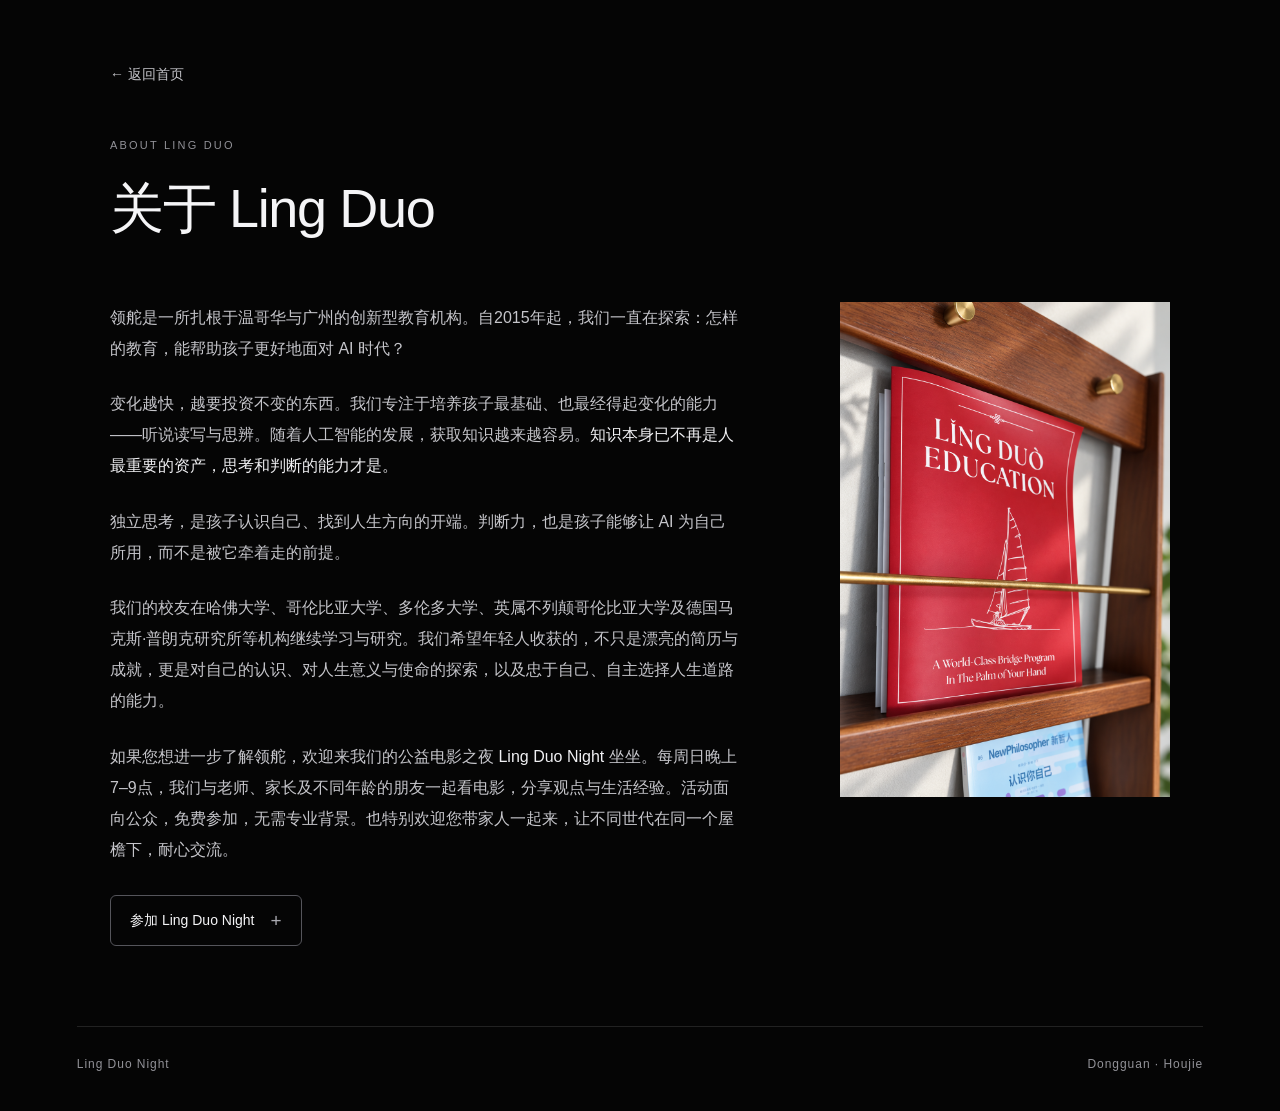
==== commit c5dc50fb: "Update About page and movie night content" ====
--- a/about.html
+++ b/about.html
@@ -1,3 +1,373 @@
 <!DOCTYPE html>
-<html lang="zh-CN"><head><meta charset="UTF-8"><meta name="viewport" content="width=device-width, initial-scale=1.0"><meta name="description" content="领舵 Ling Duo Night：公益观影与对谈，在交流中练习思考，认识同路人。"><title>关于 Ling Duo｜Ling Duo Night</title><link rel="stylesheet" href="style.css"></head>
-<body><main class="page editorial"><a href="index.html" class="back">← 返回首页</a><div class="page-label">ABOUT LING DUO</div><h2>关于 Ling Duo</h2><p class="lead">先学会思考，认识自己。<br>再选择自己的方向。</p><section><h3>我们为什么做教育</h3><p>领舵是一所由中国与加拿大团队联合创办的教育机构，扎根于温哥华与广州。我们的教育实践始于2015年，关注年轻人的独立思考、表达与自我认识。</p><p>在知识和答案越来越容易获得的时代，教育更需要帮助学生判断：哪些问题值得追问？什么理由值得相信？自己想在世界上做成什么事？</p><p>我们相信，思考需要时间，也需要一个鼓励质疑、认真倾听、尊重不同看法的环境。专业与前途很重要；理解自己为何选择，同样重要。</p></section><section><h3>两位创始人</h3><p class="founder-name">Ivan Penkov</p><p>2015年，Ivan 在温哥华创办了一所小学校。他关心的是：年轻人在走向专业学习之前，能否先建立基本的思考能力与判断力，认真理解自己追求的目标？</p><p class="founder-name">Brandon Chen</p><p>2018年，赴加留学的 Brandon 参加了 Ivan 的 PPE 课程。面对“你怎么看”，他起初习惯寻找书里的正确答案。老师持续追问他自己的想法，让他开始练习表达，在讨论中检验和修正判断。2024年，他将这段教育实践带回中国，与 Ivan 一起创办 Ling Duo。</p></section><section><h3>我们怎么教</h3><p><strong>认真阅读。</strong>系统共读经典著作，为思考积累材料，练习理解、分析与质疑。</p><p><strong>讨论真实问题。</strong>将思想带回今天的生活，围绕消费、关系、科技与公共议题，听见不同观点。</p><p><strong>形成自己的判断。</strong>在表达、回应和反思中，练习听说读写，逐渐认识自己，作出有理由的选择。</p><p>这些能力，也帮助学生更有判断地使用 AI：能够提出问题、审视答案，并对自己的选择负责。</p></section><section class="closing"><h3>从一次交流开始</h3><p>Ling Duo Night 是我们面向公众的公益观影与对谈活动。它把课堂里的阅读、提问与交流，带进一个开放、友善的夜晚。</p><a href="signup.html" class="text-link">查看本期活动 ↗</a></section></main><footer><span>Ling Duo Night</span><span>Dongguan · Houjie</span></footer></body></html>+<html lang="zh-CN">
+
+<head>
+  <meta charset="UTF-8">
+  <meta name="viewport" content="width=device-width, initial-scale=1.0">
+
+  <title>关于 Ling Duo｜Ling Duo Night</title>
+
+  <meta
+    name="description"
+    content="领舵扎根于温哥华与广州，通过听说读写与思辨，帮助年轻人认识自己、形成独立判断，更好地面对 AI 时代。"
+  >
+
+  <link rel="stylesheet" href="style.css">
+
+  <style>
+    .page.about-page {
+      width: 88%;
+      max-width: 1060px;
+      margin: 0 auto;
+      padding-bottom: 80px;
+    }
+
+    .about-page .about-layout {
+      display: grid;
+      grid-template-columns: minmax(0, 1.7fr) minmax(0, 1fr);
+      align-items: start;
+      gap: clamp(32px, 5vw, 60px);
+      margin-top: 36px;
+    }
+
+    .about-page .about-copy {
+      min-width: 0;
+    }
+
+    .about-page .about-copy p {
+      margin: 0 0 24px;
+      color: #c5c5ca;
+      font-size: 16px;
+      font-weight: 400;
+      line-height: 1.95;
+      overflow-wrap: break-word;
+    }
+
+    .about-page .about-copy p:last-child {
+      margin-bottom: 0;
+    }
+
+    .about-page .about-copy strong {
+      color: #f0f0f3;
+      font-weight: 500;
+    }
+
+    /* 宣传册完整显示，不裁切、不拉伸 */
+
+    .about-page .about-cover {
+      width: 100%;
+      max-width: 330px;
+      margin: 0;
+      padding: 0;
+      justify-self: end;
+      border: 0;
+      background: transparent;
+    }
+
+    .about-page .about-cover img {
+      display: block;
+      width: 100%;
+      height: auto;
+      margin: 0;
+      border: 0;
+      border-radius: 0;
+    }
+
+    /* 微信报名入口 */
+
+    .about-page .join-details {
+      margin-top: 30px;
+    }
+
+    .about-page .join-details summary {
+      display: inline-flex;
+      align-items: center;
+      gap: 16px;
+      padding: 13px 19px;
+      border: 1px solid #55555b;
+      border-radius: 6px;
+      background: transparent;
+      color: #f5f5f7;
+      font-size: 14px;
+      font-weight: 400;
+      line-height: 1.6;
+      list-style: none;
+      cursor: pointer;
+    }
+
+    .about-page .join-details summary::-webkit-details-marker {
+      display: none;
+    }
+
+    .about-page .join-details summary::after {
+      content: "+";
+      color: #aaaab1;
+      font-size: 19px;
+      line-height: 1;
+    }
+
+    .about-page .join-details[open] summary::after {
+      content: "−";
+    }
+
+    .about-page .join-details summary:hover,
+    .about-page .copy-button:hover {
+      background: #19191c;
+    }
+
+    .about-page .join-details summary:focus-visible,
+    .about-page .copy-button:focus-visible {
+      outline: 2px solid #f5f5f7;
+      outline-offset: 5px;
+    }
+
+    .about-page .wechat-panel {
+      margin-top: 24px;
+    }
+
+    .about-page .wechat-panel .wechat-note {
+      margin-bottom: 18px;
+      color: #b8b8bf;
+      font-size: 14px;
+      line-height: 1.8;
+    }
+
+    .about-page .wechat-qr {
+      display: block;
+      width: 180px;
+      max-width: 100%;
+      height: auto;
+      margin: 0 0 20px;
+      border: 0;
+      background: #ffffff;
+    }
+
+    .about-page .wechat-actions {
+      display: flex;
+      flex-wrap: wrap;
+      align-items: center;
+      gap: 12px;
+    }
+
+    .about-page .wechat-id {
+      color: #eeeeee;
+      font-size: 14px;
+      line-height: 1.7;
+    }
+
+    .about-page .wechat-id span {
+      user-select: all;
+    }
+
+    .about-page .copy-button {
+      padding: 9px 14px;
+      border: 1px solid #55555b;
+      border-radius: 6px;
+      background: transparent;
+      color: #f5f5f7;
+      font: inherit;
+      font-size: 13px;
+      cursor: pointer;
+    }
+
+    .about-page .wechat-panel .copy-status {
+      min-height: 24px;
+      margin: 10px 0 0;
+      color: #aaaab1;
+      font-size: 13px;
+      line-height: 1.8;
+    }
+
+    @media (max-width: 850px) {
+      .about-page .about-layout {
+        gap: 30px;
+      }
+
+      .about-page .about-copy p {
+        font-size: 15px;
+        line-height: 1.9;
+      }
+    }
+
+    @media (max-width: 700px) {
+      .page.about-page {
+        padding-bottom: 55px;
+      }
+
+      .about-page .about-layout {
+        grid-template-columns: 1fr;
+        gap: 36px;
+        margin-top: 28px;
+      }
+
+      .about-page .about-copy p {
+        margin-bottom: 22px;
+        font-size: 16px;
+        line-height: 1.9;
+      }
+
+      .about-page .about-cover {
+        max-width: 360px;
+        justify-self: center;
+      }
+
+      .about-page .join-details {
+        margin-top: 26px;
+      }
+    }
+  </style>
+</head>
+
+<body>
+
+  <main class="page about-page">
+
+    <a href="index.html" class="back">
+      ← 返回首页
+    </a>
+
+    <div class="page-label">
+      ABOUT LING DUO
+    </div>
+
+    <h2>
+      关于 Ling Duo
+    </h2>
+
+    <div class="about-layout">
+
+      <div class="about-copy">
+
+        <p>
+          领舵是一所扎根于温哥华与广州的创新型教育机构。自2015年起，我们一直在探索：怎样的教育，能帮助孩子更好地面对 AI 时代？
+        </p>
+
+        <p>
+          变化越快，越要投资不变的东西。我们专注于培养孩子最基础、也最经得起变化的能力——听说读写与思辨。随着人工智能的发展，获取知识越来越容易。<strong>知识本身已不再是人最重要的资产，思考和判断的能力才是。</strong>
+        </p>
+
+        <p>
+          独立思考，是孩子认识自己、找到人生方向的开端。判断力，也是孩子能够让 AI 为自己所用，而不是被它牵着走的前提。
+        </p>
+
+        <p>
+          我们的校友在哈佛大学、哥伦比亚大学、多伦多大学、英属不列颠哥伦比亚大学及德国马克斯·普朗克研究所等机构继续学习与研究。我们希望年轻人收获的，不只是漂亮的简历与成就，更是对自己的认识、对人生意义与使命的探索，以及忠于自己、自主选择人生道路的能力。
+        </p>
+
+        <p>
+          如果您想进一步了解领舵，欢迎来我们的公益电影之夜 <strong>Ling Duo Night</strong> 坐坐。每周日晚上7–9点，我们与老师、家长及不同年龄的朋友一起看电影，分享观点与生活经验。活动面向公众，免费参加，无需专业背景。也特别欢迎您带家人一起来，让不同世代在同一个屋檐下，耐心交流。
+        </p>
+
+        <details class="join-details">
+
+          <summary>
+            参加 Ling Duo Night
+          </summary>
+
+          <div class="wechat-panel">
+
+            <p class="wechat-note">
+              添加 Emma 的微信，告诉我们您想参加电影之夜即可。
+            </p>
+
+            <img
+              src="images/wechat-emma.JPG"
+              alt="Emma 的报名微信二维码"
+              class="wechat-qr"
+              loading="lazy"
+            >
+
+            <div class="wechat-actions">
+
+              <span class="wechat-id">
+                微信号：<span>Zhong_manlin</span>
+              </span>
+
+              <button
+                type="button"
+                class="copy-button"
+                id="copy-wechat"
+              >
+                复制微信号
+              </button>
+
+            </div>
+
+            <p
+              class="copy-status"
+              id="copy-status"
+              role="status"
+              aria-live="polite"
+            ></p>
+
+          </div>
+
+        </details>
+
+      </div>
+
+      <figure class="about-cover">
+        <img
+          src="images/gallery/lingduo01.PNG"
+          alt="领舵教育宣传册封面"
+          decoding="async"
+        >
+      </figure>
+
+    </div>
+
+  </main>
+
+  <footer>
+    <span>Ling Duo Night</span>
+    <span>Dongguan · Houjie</span>
+  </footer>
+
+  <script>
+    const copyButton = document.getElementById("copy-wechat");
+    const copyStatus = document.getElementById("copy-status");
+    const wechatId = "Zhong_manlin";
+
+    copyButton.addEventListener("click", async () => {
+      let copied = false;
+
+      try {
+        if (navigator.clipboard && window.isSecureContext) {
+          await navigator.clipboard.writeText(wechatId);
+          copied = true;
+        }
+      } catch (error) {
+        copied = false;
+      }
+
+      if (!copied) {
+        const field = document.createElement("textarea");
+
+        field.value = wechatId;
+        field.setAttribute("readonly", "");
+        field.style.position = "fixed";
+        field.style.opacity = "0";
+
+        document.body.appendChild(field);
+        field.select();
+        field.setSelectionRange(0, field.value.length);
+
+        try {
+          copied = document.execCommand("copy");
+        } catch (error) {
+          copied = false;
+        }
+
+        field.remove();
+        copyButton.focus();
+      }
+
+      copyStatus.textContent = copied
+        ? "已复制。打开微信，搜索这个微信号即可添加 Emma。"
+        : "请长按或选中微信号，手动复制后在微信中搜索。";
+    });
+  </script>
+
+</body>
+
+</html>
